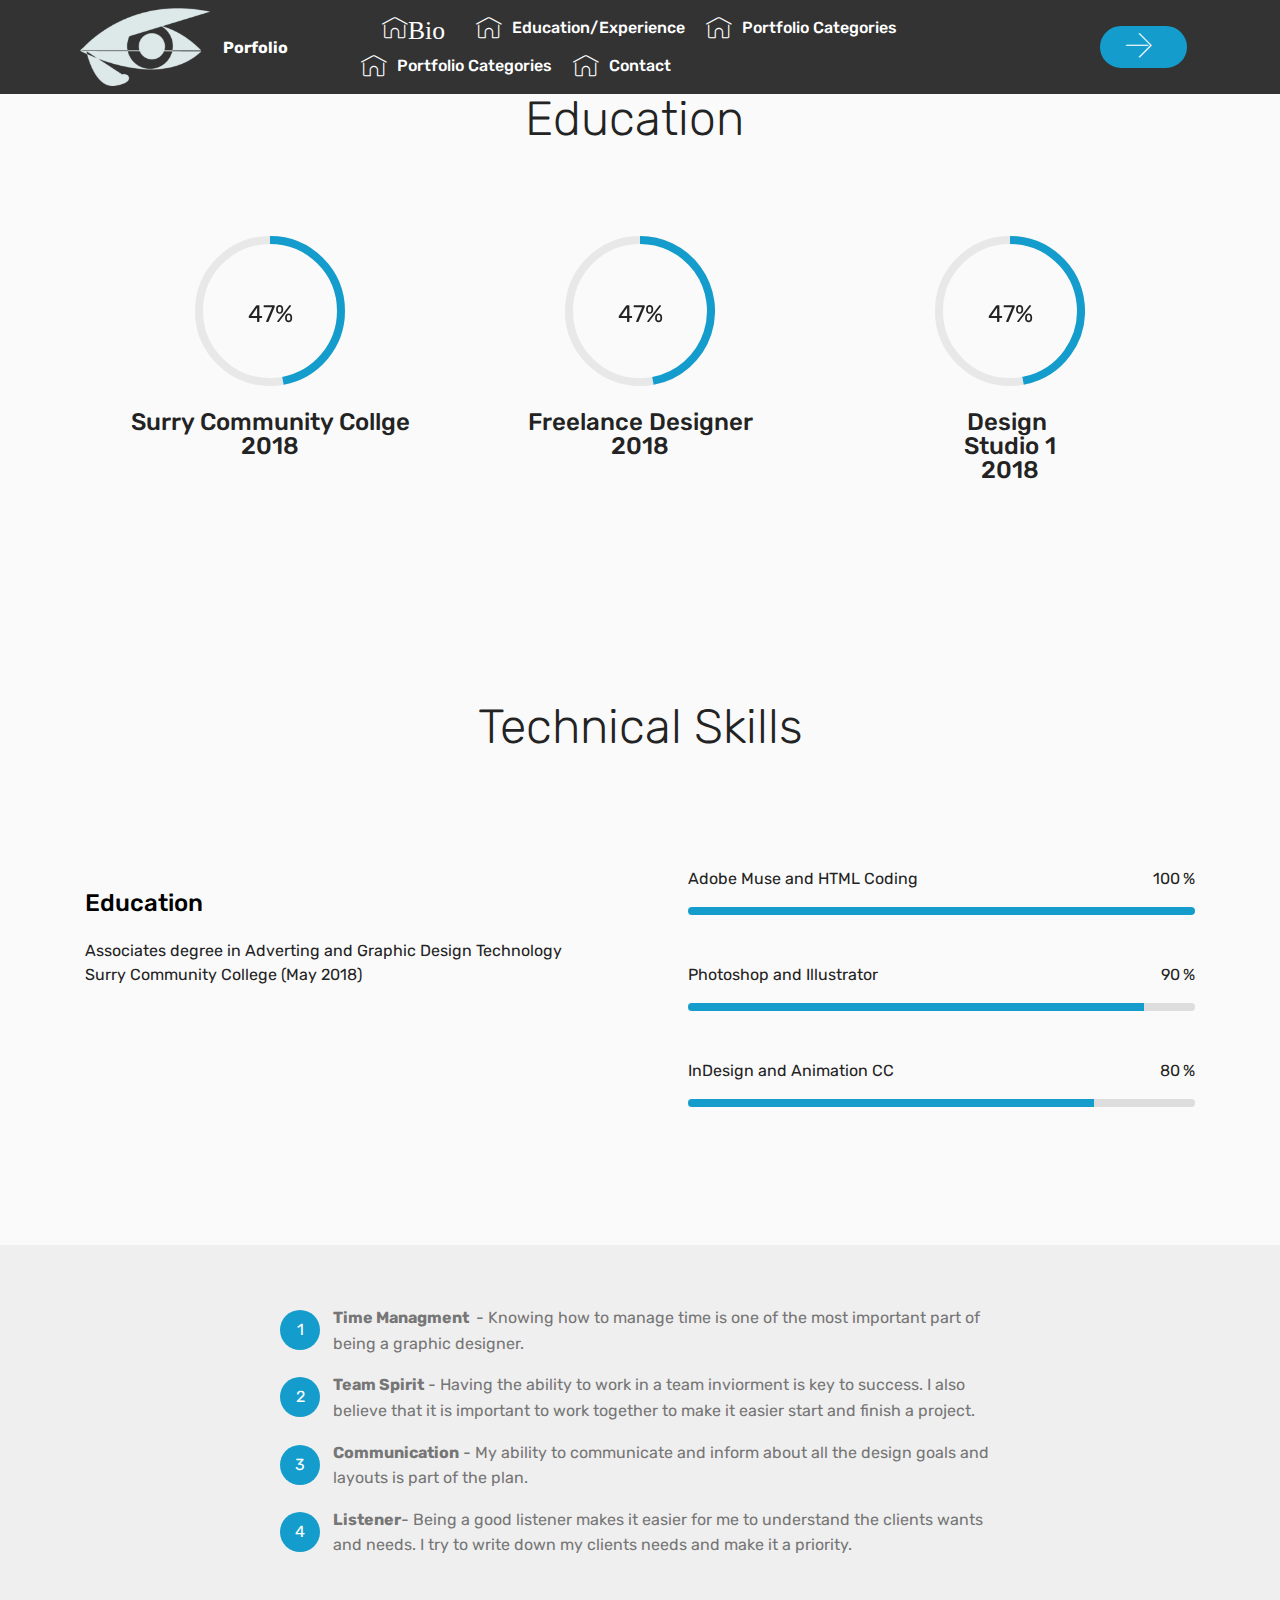
==== page1.html @ 4d391b43 "create github pages" ====
<!DOCTYPE html>
<html >
<head>
  <!-- Site made with Mobirise Website Builder v4.7.2, https://mobirise.com -->
  <meta charset="UTF-8">
  <meta http-equiv="X-UA-Compatible" content="IE=edge">
  <meta name="generator" content="Mobirise v4.7.2, mobirise.com">
  <meta name="viewport" content="width=device-width, initial-scale=1, minimum-scale=1">
  <link rel="shortcut icon" href="assets/images/logo-204x123.png" type="image/x-icon">
  <meta name="description" content="">
  <title>Experience</title>
  <link rel="stylesheet" href="assets/web/assets/mobirise-icons/mobirise-icons.css">
  <link rel="stylesheet" href="assets/tether/tether.min.css">
  <link rel="stylesheet" href="assets/bootstrap/css/bootstrap.min.css">
  <link rel="stylesheet" href="assets/bootstrap/css/bootstrap-grid.min.css">
  <link rel="stylesheet" href="assets/bootstrap/css/bootstrap-reboot.min.css">
  <link rel="stylesheet" href="assets/dropdown/css/style.css">
  <link rel="stylesheet" href="assets/as-pie-progress/css/progress.min.css">
  <link rel="stylesheet" href="assets/theme/css/style.css">
  <link rel="stylesheet" href="assets/mobirise/css/mbr-additional.css" type="text/css">
  
  
  
</head>
<body>
  <section class="menu cid-qPwvCAS8HF" once="menu" id="menu1-m">

    

    <nav class="navbar navbar-expand beta-menu navbar-dropdown align-items-center navbar-fixed-top navbar-toggleable-sm">
        <button class="navbar-toggler navbar-toggler-right" type="button" data-toggle="collapse" data-target="#navbarSupportedContent" aria-controls="navbarSupportedContent" aria-expanded="false" aria-label="Toggle navigation">
            <div class="hamburger">
                <span></span>
                <span></span>
                <span></span>
                <span></span>
            </div>
        </button>
        <div class="menu-logo">
            <div class="navbar-brand">
                <span class="navbar-logo">
                    <a href="https://mobirise.com">
                         <img src="assets/images/logo-204x123.png" alt="Mobirise" title="" style="height: 4.9rem;">
                    </a>
                </span>
                <span class="navbar-caption-wrap"><a class="navbar-caption text-white display-4" href="https://mobirise.com">Porfolio</a></span>
            </div>
        </div>
        <div class="collapse navbar-collapse" id="navbarSupportedContent">
            <ul class="navbar-nav nav-dropdown" data-app-modern-menu="true"><li class="nav-item">
                    <a class="nav-link link text-white display-4" href="https://mobirise.com">
                        </a>
                </li><li class="nav-item"><a class="nav-link link text-white display-4" href="https://mobirise.com">
                        <span class="mbri-home mbr-iconfont mbr-iconfont-btn">Bio</span></a></li><li class="nav-item"><a class="nav-link link text-white display-4" href="page1.html">
                        <span class="mbri-home mbr-iconfont mbr-iconfont-btn"></span>Education/Experience</a></li><li class="nav-item"><a class="nav-link link text-white display-4" href="page2.html">
                        <span class="mbri-home mbr-iconfont mbr-iconfont-btn"></span>
                        Portfolio Categories</a></li><li class="nav-item"><a class="nav-link link text-white display-4" href="page2.html">
                        <span class="mbri-home mbr-iconfont mbr-iconfont-btn"></span>
                        Portfolio Categories</a></li><li class="nav-item"><a class="nav-link link text-white display-4" href="page3.html">
                        <span class="mbri-home mbr-iconfont mbr-iconfont-btn"></span>Contact</a></li></ul>
            <div class="navbar-buttons mbr-section-btn"><a class="btn btn-sm btn-primary display-2" href="https://mobirise.com"><span class="mbri-right mbr-iconfont mbr-iconfont-btn"></span>
                    </a></div>
        </div>
    </nav>
</section>

<section class="engine"><a href="https://mobirise.me/m">web design templates</a></section><section class="progress-bars3 cid-qPwxQI5eXn" id="progress-bars3-v">
 
     

    
    
    <div class="container">
        <h2 class="mbr-section-title pb-3 align-center mbr-fonts-style display-2">
            Education&nbsp;</h2>

        <h3 class="mbr-section-subtitle mbr-fonts-style display-5"></h3>
    
        <div class="media-container-row pt-5 mt-2">
            <div class="card p-3 align-center">
                <div class="wrap">
                    <div class="pie_progress progress1" role="progressbar" data-goal="50">
                        <p class="pie_progress__number mbr-fonts-style display-5"></p>
                    </div>
                </div> 
                <div class="mbr-crt-title pt-3">
                    <h4 class="card-title py-2 mbr-fonts-style display-5">
                        Surry Community Collge<br>2018</h4>
                </div>                 
            </div>

            <div class="card p-3 align-center">
                <div class="wrap">
                    <div class="pie_progress progress2" role="progressbar" data-goal="60">
                        <p class="pie_progress__number mbr-fonts-style display-5">60%</p>
                    </div>
                </div> 
                <div class="mbr-crt-title pt-3">
                    <h4 class="card-title py-2 mbr-fonts-style display-5">Freelance Designer<br>2018</h4>
                </div>                 
            </div>

            <div class="card p-3 align-center">
                <div class="wrap">
                    <div class="pie_progress progress3" role="progressbar" data-goal="70">
                        <p class="pie_progress__number mbr-fonts-style display-5"></p>
                    </div>
                </div> 
                <div class="mbr-crt-title pt-3">
                    <h4 class="card-title py-2 mbr-fonts-style display-5">Design&nbsp;<br>Studio 1<br>2018</h4>
                </div>                 
            </div>

            

            

            
        </div>
</div></section>

<section class="progress-bars2 cid-qQDZazhfEF" id="progress-bars2-y">
    
     

    

    <div class="container">
        <h2 class="mbr-section-title pb-3 align-center mbr-fonts-style display-2">
            Technical Skills</h2>

        <h3 class="mbr-section-subtitle mbr-fonts-style display-5"></h3>

        <div class="row pt-5 mt-5">
            <div class="col-md-6 text-elements">
                <h4 class="section-content-title pb-3 align-left mbr-fonts-style display-5"><div><br></div><div>Education</div></h4>
                <p class="section-content-text align-left mbr-fonts-style display-7">Associates degree in Adverting and Graphic Design Technology<br>Surry Community College (May 2018)</p>
            </div>
            <div class="progress_elements col-md-6">
                <div class="progress1 pb-5">
                    <div class="title-wrap">
                        <div class="progressbar-title mbr-fonts-style display-7">
                            <p>
                                Adobe Muse and HTML Coding</p>
                        </div>
                        <div class="progress_value mbr-fonts-style display-7">
                            <div class="progressbar-number">
                            </div>
                            <span>%</span>
                        </div>
                    </div>
                    <progress class="progress progress-primary " max="100" value="100">
                    </progress>
                </div>
                 
                <div class="progress2 pb-5">
                    <div class="title-wrap">
                        <div class="progressbar-title mbr-fonts-style display-7">
                            <p>
                                Photoshop and Illustrator</p>
                        </div>
                    <div class="progress_value mbr-fonts-style display-7">
                        <div class="progressbar-number">
                        </div>
                        <span>%</span>
                    </div>
                    </div>
                    <progress class="progress progress-primary" max="100" value="90">
                    </progress>
                </div>
                
                <div class="progress3 pb-5">
                    <div class="title-wrap">
                        <div class="progressbar-title mbr-fonts-style display-7">
                            <p>InDesign and Animation CC</p>
                        </div>
                    <div class="progress_value mbr-fonts-style display-7">
                        <div class="progressbar-number">
                        </div>
                        <span>%</span>
                    </div>
                    </div>
                    <progress class="progress progress-primary" max="100" value="80">
                    </progress>
                </div>
                
                
            
                
            </div>
        </div>
    </div>
</section>

<section class="mbr-section article content11 cid-qQE0Kfxzlp" id="content11-11">
     

    <div class="container">
        <div class="media-container-row">
            <div class="mbr-text counter-container col-12 col-md-8 mbr-fonts-style display-7">
                <ol>
                    <li><strong>Time Managment&nbsp;</strong> - Knowing how to manage time is one of the most important part of being a graphic designer.&nbsp;</li>
                    <li><strong>Team Spirit</strong> - Having the ability to work in a team inviorment is key to success. I also believe that it is important to work together to make it easier start and finish a project. &nbsp;</li>
                    <li><strong>Communication</strong>&nbsp;- My ability to communicate and inform about all the design goals and layouts is part of the plan.&nbsp;</li><li><strong>Listener</strong>- Being a good listener makes it easier for me to understand the clients wants and needs. I try to write down my clients needs and make it a priority.&nbsp;</li>
                </ol>
            </div>
        </div>
    </div>
</section>


  <script src="assets/web/assets/jquery/jquery.min.js"></script>
  <script src="assets/popper/popper.min.js"></script>
  <script src="assets/tether/tether.min.js"></script>
  <script src="assets/bootstrap/js/bootstrap.min.js"></script>
  <script src="assets/smoothscroll/smooth-scroll.js"></script>
  <script src="assets/dropdown/js/script.min.js"></script>
  <script src="assets/touchswipe/jquery.touch-swipe.min.js"></script>
  <script src="assets/as-pie-progress/jquery-as-pie-progress.min.js"></script>
  <script src="assets/theme/js/script.js"></script>
  
  
</body>
</html>
---- assets/web/assets/mobirise-icons/mobirise-icons.css ----
@font-face {
  font-family: 'MobiriseIcons';
  src:  url('mobirise-icons.eot?spat4u');
  src:  url('mobirise-icons.eot?spat4u#iefix') format('embedded-opentype'),
    url('mobirise-icons.ttf?spat4u') format('truetype'),
    url('mobirise-icons.woff?spat4u') format('woff'),
    url('mobirise-icons.svg?spat4u#MobiriseIcons') format('svg');
  font-weight: normal;
  font-style: normal;
}

[class^="mbri-"], [class*=" mbri-"] {
  /* use !important to prevent issues with browser extensions that change fonts */
  font-family: MobiriseIcons !important;
  speak: none;
  font-style: normal;
  font-weight: normal;
  font-variant: normal;
  text-transform: none;
  line-height: 1;

  /* Better Font Rendering =========== */
  -webkit-font-smoothing: antialiased;
  -moz-osx-font-smoothing: grayscale;
}

.mbri-add-submenu:before {
  content: "\e900";
}
.mbri-alert:before {
  content: "\e901";
}
.mbri-align-center:before {
  content: "\e902";
}
.mbri-align-justify:before {
  content: "\e903";
}
.mbri-align-left:before {
  content: "\e904";
}
.mbri-align-right:before {
  content: "\e905";
}
.mbri-android:before {
  content: "\e906";
}
.mbri-apple:before {
  content: "\e907";
}
.mbri-arrow-down:before {
  content: "\e908";
}
.mbri-arrow-next:before {
  content: "\e909";
}
.mbri-arrow-prev:before {
  content: "\e90a";
}
.mbri-arrow-up:before {
  content: "\e90b";
}
.mbri-bold:before {
  content: "\e90c";
}
.mbri-bookmark:before {
  content: "\e90d";
}
.mbri-bootstrap:before {
  content: "\e90e";
}
.mbri-briefcase:before {
  content: "\e90f";
}
.mbri-browse:before {
  content: "\e910";
}
.mbri-bulleted-list:before {
  content: "\e911";
}
.mbri-calendar:before {
  content: "\e912";
}
.mbri-camera:before {
  content: "\e913";
}
.mbri-cart-add:before {
  content: "\e914";
}
.mbri-cart-full:before {
  content: "\e915";
}
.mbri-cash:before {
  content: "\e916";
}
.mbri-change-style:before {
  content: "\e917";
}
.mbri-chat:before {
  content: "\e918";
}
.mbri-clock:before {
  content: "\e919";
}
.mbri-close:before {
  content: "\e91a";
}
.mbri-cloud:before {
  content: "\e91b";
}
.mbri-code:before {
  content: "\e91c";
}
.mbri-contact-form:before {
  content: "\e91d";
}
.mbri-credit-card:before {
  content: "\e91e";
}
.mbri-cursor-click:before {
  content: "\e91f";
}
.mbri-cust-feedback:before {
  content: "\e920";
}
.mbri-database:before {
  content: "\e921";
}
.mbri-delivery:before {
  content: "\e922";
}
.mbri-desktop:before {
  content: "\e923";
}
.mbri-devices:before {
  content: "\e924";
}
.mbri-down:before {
  content: "\e925";
}
.mbri-download:before {
  content: "\e989";
}
.mbri-drag-n-drop:before {
  content: "\e927";
}
.mbri-drag-n-drop2:before {
  content: "\e928";
}
.mbri-edit:before {
  content: "\e929";
}
.mbri-edit2:before {
  content: "\e92a";
}
.mbri-error:before {
  content: "\e92b";
}
.mbri-extension:before {
  content: "\e92c";
}
.mbri-features:before {
  content: "\e92d";
}
.mbri-file:before {
  content: "\e92e";
}
.mbri-flag:before {
  content: "\e92f";
}
.mbri-folder:before {
  content: "\e930";
}
.mbri-gift:before {
  content: "\e931";
}
.mbri-github:before {
  content: "\e932";
}
.mbri-globe:before {
  content: "\e933";
}
.mbri-globe-2:before {
  content: "\e934";
}
.mbri-growing-chart:before {
  content: "\e935";
}
.mbri-hearth:before {
  content: "\e936";
}
.mbri-help:before {
  content: "\e937";
}
.mbri-home:before {
  content: "\e938";
}
.mbri-hot-cup:before {
  content: "\e939";
}
.mbri-idea:before {
  content: "\e93a";
}
.mbri-image-gallery:before {
  content: "\e93b";
}
.mbri-image-slider:before {
  content: "\e93c";
}
.mbri-info:before {
  content: "\e93d";
}
.mbri-italic:before {
  content: "\e93e";
}
.mbri-key:before {
  content: "\e93f";
}
.mbri-laptop:before {
  content: "\e940";
}
.mbri-layers:before {
  content: "\e941";
}
.mbri-left-right:before {
  content: "\e942";
}
.mbri-left:before {
  content: "\e943";
}
.mbri-letter:before {
  content: "\e944";
}
.mbri-like:before {
  content: "\e945";
}
.mbri-link:before {
  content: "\e946";
}
.mbri-lock:before {
  content: "\e947";
}
.mbri-login:before {
  content: "\e948";
}
.mbri-logout:before {
  content: "\e949";
}
.mbri-magic-stick:before {
  content: "\e94a";
}
.mbri-map-pin:before {
  content: "\e94b";
}
.mbri-menu:before {
  content: "\e94c";
}
.mbri-mobile:before {
  content: "\e94d";
}
.mbri-mobile2:before {
  content: "\e94e";
}
.mbri-mobirise:before {
  content: "\e94f";
}
.mbri-more-horizontal:before {
  content: "\e950";
}
.mbri-more-vertical:before {
  content: "\e951";
}
.mbri-music:before {
  content: "\e952";
}
.mbri-new-file:before {
  content: "\e953";
}
.mbri-numbered-list:before {
  content: "\e954";
}
.mbri-opened-folder:before {
  content: "\e955";
}
.mbri-pages:before {
  content: "\e956";
}
.mbri-paper-plane:before {
  content: "\e957";
}
.mbri-paperclip:before {
  content: "\e958";
}
.mbri-photo:before {
  content: "\e959";
}
.mbri-photos:before {
  content: "\e95a";
}
.mbri-pin:before {
  content: "\e95b";
}
.mbri-play:before {
  content: "\e95c";
}
.mbri-plus:before {
  content: "\e95d";
}
.mbri-preview:before {
  content: "\e95e";
}
.mbri-print:before {
  content: "\e95f";
}
.mbri-protect:before {
  content: "\e960";
}
.mbri-question:before {
  content: "\e961";
}
.mbri-quote-left:before {
  content: "\e962";
}
.mbri-quote-right:before {
  content: "\e963";
}
.mbri-refresh:before {
  content: "\e964";
}
.mbri-responsive:before {
  content: "\e965";
}
.mbri-right:before {
  content: "\e966";
}
.mbri-rocket:before {
  content: "\e967";
}
.mbri-sad-face:before {
  content: "\e968";
}
.mbri-sale:before {
  content: "\e969";
}
.mbri-save:before {
  content: "\e96a";
}
.mbri-search:before {
  content: "\e96b";
}
.mbri-setting:before {
  content: "\e96c";
}
.mbri-setting2:before {
  content: "\e96d";
}
.mbri-setting3:before {
  content: "\e96e";
}
.mbri-share:before {
  content: "\e96f";
}
.mbri-shopping-bag:before {
  content: "\e970";
}
.mbri-shopping-basket:before {
  content: "\e971";
}
.mbri-shopping-cart:before {
  content: "\e972";
}
.mbri-sites:before {
  content: "\e973";
}
.mbri-smile-face:before {
  content: "\e974";
}
.mbri-speed:before {
  content: "\e975";
}
.mbri-star:before {
  content: "\e976";
}
.mbri-success:before {
  content: "\e977";
}
.mbri-sun:before {
  content: "\e978";
}
.mbri-sun2:before {
  content: "\e979";
}
.mbri-tablet:before {
  content: "\e97a";
}
.mbri-tablet-vertical:before {
  content: "\e97b";
}
.mbri-target:before {
  content: "\e97c";
}
.mbri-timer:before {
  content: "\e97d";
}
.mbri-to-ftp:before {
  content: "\e97e";
}
.mbri-to-local-drive:before {
  content: "\e97f";
}
.mbri-touch-swipe:before {
  content: "\e980";
}
.mbri-touch:before {
  content: "\e981";
}
.mbri-trash:before {
  content: "\e982";
}
.mbri-underline:before {
  content: "\e983";
}
.mbri-unlink:before {
  content: "\e984";
}
.mbri-unlock:before {
  content: "\e985";
}
.mbri-up-down:before {
  content: "\e986";
}
.mbri-up:before {
  content: "\e987";
}
.mbri-update:before {
  content: "\e988";
}
.mbri-upload:before {
 content: "\e926"; 
}
.mbri-user:before {
  content: "\e98a";
}
.mbri-user2:before {
  content: "\e98b";
}
.mbri-users:before {
  content: "\e98c";
}
.mbri-video:before {
  content: "\e98d";
}
.mbri-video-play:before {
  content: "\e98e";
}
.mbri-watch:before {
  content: "\e98f";
}
.mbri-website-theme:before {
  content: "\e990";
}
.mbri-wifi:before {
  content: "\e991";
}
.mbri-windows:before {
  content: "\e992";
}
.mbri-zoom-out:before {
  content: "\e993";
}
.mbri-redo:before {
  content: "\e994";
}
.mbri-undo:before {
  content: "\e995";
}
---- assets/dropdown/css/style.css ----
.navbar-dropdown {
  left: 0;
  padding: 0;
  position: absolute;
  right: 0;
  top: 0;
  transition: all 0.45s ease;
  z-index: 1030;
  background: #282828; }
  .navbar-dropdown .navbar-logo {
    margin-right: 0.8rem;
    transition: margin 0.3s ease-in-out;
    vertical-align: middle; }
    .navbar-dropdown .navbar-logo img {
      height: 3.125rem;
      transition: all 0.3s ease-in-out; }
    .navbar-dropdown .navbar-logo.mbr-iconfont {
      font-size: 3.125rem;
      line-height: 3.125rem; }
  .navbar-dropdown .navbar-caption {
    font-weight: 700;
    white-space: normal;
    vertical-align: -4px;
    line-height: 3.125rem !important; }
    .navbar-dropdown .navbar-caption, .navbar-dropdown .navbar-caption:hover {
      color: inherit;
      text-decoration: none; }
  .navbar-dropdown .mbr-iconfont + .navbar-caption {
    vertical-align: -1px; }
  .navbar-dropdown.navbar-fixed-top {
    position: fixed; }
  .navbar-dropdown .navbar-brand span {
    vertical-align: -4px; }
  .navbar-dropdown.bg-color.transparent {
    background: none; }
  .navbar-dropdown.navbar-short .navbar-brand {
    padding: 0.625rem 0; }
    .navbar-dropdown.navbar-short .navbar-brand span {
      vertical-align: -1px; }
  .navbar-dropdown.navbar-short .navbar-caption {
    line-height: 2.375rem !important;
    vertical-align: -2px; }
  .navbar-dropdown.navbar-short .navbar-logo {
    margin-right: 0.5rem; }
    .navbar-dropdown.navbar-short .navbar-logo img {
      height: 2.375rem; }
    .navbar-dropdown.navbar-short .navbar-logo.mbr-iconfont {
      font-size: 2.375rem;
      line-height: 2.375rem; }
  .navbar-dropdown.navbar-short .mbr-table-cell {
    height: 3.625rem; }
  .navbar-dropdown .navbar-close {
    left: 0.6875rem;
    position: fixed;
    top: 0.75rem;
    z-index: 1000; }
  .navbar-dropdown .hamburger-icon {
    content: "";
    display: inline-block;
    vertical-align: middle;
    width: 16px;
    -webkit-box-shadow: 0 -6px 0 1px #282828,0 0 0 1px #282828,0 6px 0 1px #282828;
    -moz-box-shadow: 0 -6px 0 1px #282828,0 0 0 1px #282828,0 6px 0 1px #282828;
    box-shadow: 0 -6px 0 1px #282828,0 0 0 1px #282828,0 6px 0 1px #282828; }

.dropdown-menu .dropdown-toggle[data-toggle="dropdown-submenu"]::after {
  border-bottom: 0.35em solid transparent;
  border-left: 0.35em solid;
  border-right: 0;
  border-top: 0.35em solid transparent;
  margin-left: 0.3rem; }

.dropdown-menu .dropdown-item:focus {
  outline: 0; }

.nav-dropdown {
  font-size: 0.75rem;
  font-weight: 500;
  height: auto !important; }
  .nav-dropdown .nav-btn {
    padding-left: 1rem; }
  .nav-dropdown .link {
    margin: .667em 1.667em;
    font-weight: 500;
    padding: 0;
    transition: color .2s ease-in-out; }
    .nav-dropdown .link.dropdown-toggle {
      margin-right: 2.583em; }
      .nav-dropdown .link.dropdown-toggle::after {
        margin-left: .25rem;
        border-top: 0.35em solid;
        border-right: 0.35em solid transparent;
        border-left: 0.35em solid transparent;
        border-bottom: 0; }
      .nav-dropdown .link.dropdown-toggle[aria-expanded="true"] {
        margin: 0;
        padding: 0.667em 3.263em  0.667em 1.667em; }
  .nav-dropdown .link::after,
  .nav-dropdown .dropdown-item::after {
    color: inherit; }
  .nav-dropdown .btn {
    font-size: 0.75rem;
    font-weight: 700;
    letter-spacing: 0;
    margin-bottom: 0;
    padding-left: 1.25rem;
    padding-right: 1.25rem; }
  .nav-dropdown .dropdown-menu {
    border-radius: 0;
    border: 0;
    left: 0;
    margin: 0;
    padding-bottom: 1.25rem;
    padding-top: 1.25rem;
    position: relative; }
  .nav-dropdown .dropdown-submenu {
    margin-left: 0.125rem;
    top: 0; }
  .nav-dropdown .dropdown-item {
    font-weight: 500;
    line-height: 2;
    padding: 0.3846em 4.615em 0.3846em 1.5385em;
    position: relative;
    transition: color .2s ease-in-out, background-color .2s ease-in-out; }
    .nav-dropdown .dropdown-item::after {
      margin-top: -0.3077em;
      position: absolute;
      right: 1.1538em;
      top: 50%; }
    .nav-dropdown .dropdown-item:focus, .nav-dropdown .dropdown-item:hover {
      background: none; }

@media (max-width: 767px) {
  .nav-dropdown.navbar-toggleable-sm {
    bottom: 0;
    display: none;
    left: 0;
    overflow-x: hidden;
    position: fixed;
    top: 0;
    transform: translateX(-100%);
    -ms-transform: translateX(-100%);
    -webkit-transform: translateX(-100%);
    width: 18.75rem;
    z-index: 999; } }
.nav-dropdown.navbar-toggleable-xl {
  bottom: 0;
  display: none;
  left: 0;
  overflow-x: hidden;
  position: fixed;
  top: 0;
  transform: translateX(-100%);
  -ms-transform: translateX(-100%);
  -webkit-transform: translateX(-100%);
  width: 18.75rem;
  z-index: 999; }

.nav-dropdown-sm {
  display: block !important;
  overflow-x: hidden;
  overflow: auto;
  padding-top: 3.875rem; }
  .nav-dropdown-sm::after {
    content: "";
    display: block;
    height: 3rem;
    width: 100%; }
  .nav-dropdown-sm.collapse.in ~ .navbar-close {
    display: block !important; }
  .nav-dropdown-sm.collapsing, .nav-dropdown-sm.collapse.in {
    transform: translateX(0);
    -ms-transform: translateX(0);
    -webkit-transform: translateX(0);
    transition: all 0.25s ease-out;
    -webkit-transition: all 0.25s ease-out;
    background: #282828; }
  .nav-dropdown-sm.collapsing[aria-expanded="false"] {
    transform: translateX(-100%);
    -ms-transform: translateX(-100%);
    -webkit-transform: translateX(-100%); }
  .nav-dropdown-sm .nav-item {
    display: block;
    margin-left: 0 !important;
    padding-left: 0; }
  .nav-dropdown-sm .link,
  .nav-dropdown-sm .dropdown-item {
    border-top: 1px dotted rgba(255, 255, 255, 0.1);
    font-size: 0.8125rem;
    line-height: 1.6;
    margin: 0 !important;
    padding: 0.875rem 2.4rem 0.875rem 1.5625rem !important;
    position: relative;
    white-space: normal; }
    .nav-dropdown-sm .link:focus, .nav-dropdown-sm .link:hover,
    .nav-dropdown-sm .dropdown-item:focus,
    .nav-dropdown-sm .dropdown-item:hover {
      background: rgba(0, 0, 0, 0.2) !important;
      color: #c0a375; }
  .nav-dropdown-sm .nav-btn {
    position: relative;
    padding: 1.5625rem 1.5625rem 0 1.5625rem; }
    .nav-dropdown-sm .nav-btn::before {
      border-top: 1px dotted rgba(255, 255, 255, 0.1);
      content: "";
      left: 0;
      position: absolute;
      top: 0;
      width: 100%; }
    .nav-dropdown-sm .nav-btn + .nav-btn {
      padding-top: 0.625rem; }
      .nav-dropdown-sm .nav-btn + .nav-btn::before {
        display: none; }
  .nav-dropdown-sm .btn {
    padding: 0.625rem 0; }
  .nav-dropdown-sm .dropdown-toggle[data-toggle="dropdown-submenu"]::after {
    margin-left: .25rem;
    border-top: 0.35em solid;
    border-right: 0.35em solid transparent;
    border-left: 0.35em solid transparent;
    border-bottom: 0; }
  .nav-dropdown-sm .dropdown-toggle[data-toggle="dropdown-submenu"][aria-expanded="true"]::after {
    border-top: 0;
    border-right: 0.35em solid transparent;
    border-left: 0.35em solid transparent;
    border-bottom: 0.35em solid; }
  .nav-dropdown-sm .dropdown-menu {
    margin: 0;
    padding: 0;
    position: relative;
    top: 0;
    left: 0;
    width: 100%;
    border: 0;
    float: none;
    border-radius: 0;
    background: none; }
  .nav-dropdown-sm .dropdown-submenu {
    left: 100%;
    margin-left: 0.125rem;
    margin-top: -1.25rem;
    top: 0; }

.navbar-toggleable-sm .nav-dropdown .dropdown-menu {
  position: absolute; }

.navbar-toggleable-sm .nav-dropdown .dropdown-submenu {
  left: 100%;
  margin-left: 0.125rem;
  margin-top: -1.25rem;
  top: 0; }

.navbar-toggleable-sm.opened .nav-dropdown .dropdown-menu {
  position: relative; }

.navbar-toggleable-sm.opened .nav-dropdown .dropdown-submenu {
  left: 0;
  margin-left: 00rem;
  margin-top: 0rem;
  top: 0; }

.is-builder .nav-dropdown.collapsing {
  transition: none !important; }

/*# sourceMappingURL=style.css.map */
---- assets/as-pie-progress/css/progress.min.css ----
/**
* jQuery asPieProgress
* A jQuery plugin that animate the progress bar
* Compiled: Fri Sep 02 2016 14:07:00 GMT+0800 (CST)
* @version v0.3.4
* @link https://github.com/amazingSurge/jquery-asPieProgress
* @copyright LGPL-3.0
*/
.pie_progress{position:relative;text-align:center;-webkit-transform-style:preserve-3d;transform-style:preserve-3d}.pie_progress svg{margin:0 auto}.pie_progress__content,.pie_progress__icon,.pie_progress__label,.pie_progress__number{position:absolute;top:50%;left:0;width:100%;-webkit-transform:translateY(-50%);-ms-transform:translateY(-50%);transform:translateY(-50%)}.pie_progress__number{font-size:42px}.pie_progress__label{margin-top:32px;font-size:12px}.pie_progress__svg{position:relative;display:inline-block;width:100%;padding-bottom:100%;overflow:hidden;vertical-align:middle}.pie_progress__svg svg{position:absolute;top:0;left:0;display:inline-block}
---- assets/theme/css/style.css ----
/*!
 * Mobirise v4 theme (https://mobirise.com/)
 * Copyright 2017 Mobirise
 */
section {
  background-color: #eeeeee; }

section,
.container,
.container-fluid {
  position: relative;
  word-wrap: break-word; }

a.mbr-iconfont:hover {
  text-decoration: none; }

.article .lead p, .article .lead ul, .article .lead ol, .article .lead pre, .article .lead blockquote {
  margin-bottom: 0; }

a {
  font-style: normal;
  font-weight: 400;
  cursor: pointer; }
  a, a:hover {
    text-decoration: none; }

figure {
  margin-bottom: 0; }

body {
  color: #232323; }

h1, h2, h3, h4, h5, h6,
.h1, .h2, .h3, .h4, .h5, .h6,
.display-1, .display-2, .display-3, .display-4 {
  line-height: 1;
  word-break: break-word;
  word-wrap: break-word; }

b, strong {
  font-weight: bold; }

blockquote {
  padding: 10px 0 10px 20px;
  position: relative;
  border-left: 2px solid;
  border-color: #ff3366; }

input:-webkit-autofill, input:-webkit-autofill:hover, input:-webkit-autofill:focus, input:-webkit-autofill:active {
  transition-delay: 9999s;
  transition-property: background-color, color; }

textarea[type="hidden"] {
  display: none; }

body {
  position: relative; }

section {
  background-position: 50% 50%;
  background-repeat: no-repeat;
  background-size: cover; }
  section .mbr-background-video,
  section .mbr-background-video-preview {
    position: absolute;
    bottom: 0;
    left: 0;
    right: 0;
    top: 0; }

.hidden {
  visibility: hidden; }

.mbr-z-index20 {
  z-index: 20; }

/*! Base colors */
.mbr-white {
  color: #ffffff; }

.mbr-black {
  color: #000000; }

.mbr-bg-white {
  background-color: #ffffff; }

.mbr-bg-black {
  background-color: #000000; }

/*! Text-aligns */
.align-left {
  text-align: left; }

.align-center {
  text-align: center; }

.align-right {
  text-align: right; }

@media (max-width: 767px) {
  .align-left, .align-center, .align-right, .mbr-section-btn, .mbr-section-title {
    text-align: center; } }
/*! Font-weight  */
.mbr-light {
  font-weight: 300; }

.mbr-regular {
  font-weight: 400; }

.mbr-semibold {
  font-weight: 500; }

.mbr-bold {
  font-weight: 700; }

/*! Media  */
.media-size-item {
  -webkit-flex: 1 1 auto;
  -moz-flex: 1 1 auto;
  -ms-flex: 1 1 auto;
  -o-flex: 1 1 auto;
  flex: 1 1 auto; }

.media-content {
  -webkit-flex-basis: 100%;
  flex-basis: 100%; }

.media-container-row {
  display: -ms-flexbox;
  display: -webkit-flex;
  display: flex;
  -webkit-flex-direction: row;
  -ms-flex-direction: row;
  flex-direction: row;
  -webkit-flex-wrap: wrap;
  -ms-flex-wrap: wrap;
  flex-wrap: wrap;
  -webkit-justify-content: center;
  -ms-flex-pack: center;
  justify-content: center;
  -webkit-align-content: center;
  -ms-flex-line-pack: center;
  align-content: center;
  -webkit-align-items: start;
  -ms-flex-align: start;
  align-items: start; }
  .media-container-row .media-size-item {
    width: 400px; }

.media-container-column {
  display: -ms-flexbox;
  display: -webkit-flex;
  display: flex;
  -webkit-flex-direction: column;
  -ms-flex-direction: column;
  flex-direction: column;
  -webkit-flex-wrap: wrap;
  -ms-flex-wrap: wrap;
  flex-wrap: wrap;
  -webkit-justify-content: center;
  -ms-flex-pack: center;
  justify-content: center;
  -webkit-align-content: center;
  -ms-flex-line-pack: center;
  align-content: center;
  -webkit-align-items: stretch;
  -ms-flex-align: stretch;
  align-items: stretch; }
  .media-container-column > * {
    width: 100%; }

@media (min-width: 992px) {
  .media-container-row {
    -webkit-flex-wrap: nowrap;
    -ms-flex-wrap: nowrap;
    flex-wrap: nowrap; } }
figure {
  overflow: hidden; }

figure[mbr-media-size] {
  transition: width 0.1s; }

.mbr-figure img, .mbr-figure iframe {
  display: block;
  width: 100%; }

.card {
  background-color: transparent;
  border: none; }

.card-img {
  text-align: center;
  flex-shrink: 0; }

.media {
  max-width: 100%;
  margin: 0 auto; }

.mbr-figure {
  -ms-flex-item-align: center;
  -ms-grid-row-align: center;
  -webkit-align-self: center;
  align-self: center; }

.media-container > div {
  max-width: 100%; }

.mbr-figure img, .card-img img {
  width: 100%; }

@media (max-width: 991px) {
  .media-size-item {
    width: auto !important; }

  .media {
    width: auto; }

  .mbr-figure {
    width: 100% !important; } }
/*! Buttons */
.mbr-section-btn {
  margin-left: -.25rem;
  margin-right: -.25rem;
  font-size: 0; }

nav .mbr-section-btn {
  margin-left: 0rem;
  margin-right: 0rem; }

/*! Btn icon margin */
.btn .mbr-iconfont, .btn.btn-sm .mbr-iconfont {
  cursor: pointer;
  margin-right: 0.5rem; }

.btn.btn-md .mbr-iconfont, .btn.btn-md .mbr-iconfont {
  margin-right: 0.8rem; }

.mbr-regular {
  font-weight: 400; }

.mbr-semibold {
  font-weight: 500; }

.mbr-bold {
  font-weight: 700; }

[type="submit"] {
  -webkit-appearance: none; }

/*! Full-screen */
.mbr-fullscreen .mbr-overlay {
  min-height: 100vh; }

.mbr-fullscreen {
  display: flex;
  display: -webkit-flex;
  display: -moz-flex;
  display: -ms-flex;
  display: -o-flex;
  align-items: center;
  -webkit-align-items: center;
  min-height: 100vh;
  padding-top: 3rem;
  padding-bottom: 3rem; }

/*! Map */
.map {
  height: 25rem;
  position: relative; }
  .map iframe {
    width: 100%;
    height: 100%; }

/* Form */
.form-asterisk {
  font-family: initial;
  position: absolute;
  top: -2px;
  font-weight: normal; }

/*! Scroll to top arrow */
.mbr-arrow-up {
  bottom: 25px;
  right: 90px;
  position: fixed;
  text-align: right;
  z-index: 5000;
  color: #ffffff;
  font-size: 32px;
  transform: rotate(180deg);
  -webkit-transform: rotate(180deg); }

.mbr-arrow-up a {
  background: rgba(0, 0, 0, 0.2);
  border-radius: 3px;
  color: #fff;
  display: inline-block;
  height: 60px;
  width: 60px;
  outline-style: none !important;
  position: relative;
  text-decoration: none;
  transition: all .3s ease-in-out;
  cursor: pointer;
  text-align: center; }
  .mbr-arrow-up a:hover {
    background-color: rgba(0, 0, 0, 0.4); }
  .mbr-arrow-up a i {
    line-height: 60px; }

.mbr-arrow-up-icon {
  display: block;
  color: #fff; }

.mbr-arrow-up-icon::before {
  content: "\203a";
  display: inline-block;
  font-family: serif;
  font-size: 32px;
  line-height: 1;
  font-style: normal;
  position: relative;
  top: 6px;
  left: -4px;
  -webkit-transform: rotate(-90deg);
  transform: rotate(-90deg); }

/*! Arrow Down */
.mbr-arrow {
  position: absolute;
  bottom: 45px;
  left: 50%;
  width: 60px;
  height: 60px;
  cursor: pointer;
  background-color: rgba(80, 80, 80, 0.5);
  border-radius: 50%;
  -webkit-transform: translateX(-50%);
  transform: translateX(-50%); }
  .mbr-arrow > a {
    display: inline-block;
    text-decoration: none;
    outline-style: none;
    -webkit-animation: arrowdown 1.7s ease-in-out infinite;
    animation: arrowdown 1.7s ease-in-out infinite; }
    .mbr-arrow > a > i {
      position: absolute;
      top: -2px;
      left: 15px;
      font-size: 2rem; }

@keyframes arrowdown {
  0% {
    transform: translateY(0px);
    -webkit-transform: translateY(0px); }
  50% {
    transform: translateY(-5px);
    -webkit-transform: translateY(-5px); }
  100% {
    transform: translateY(0px);
    -webkit-transform: translateY(0px); } }
@-webkit-keyframes arrowdown {
  0% {
    transform: translateY(0px);
    -webkit-transform: translateY(0px); }
  50% {
    transform: translateY(-5px);
    -webkit-transform: translateY(-5px); }
  100% {
    transform: translateY(0px);
    -webkit-transform: translateY(0px); } }
@media (max-width: 500px) {
  .mbr-arrow-up {
    left: 50%;
    right: auto;
    transform: translateX(-50%) rotate(180deg);
    -webkit-transform: translateX(-50%) rotate(180deg); } }
/*Gradients animation*/
@keyframes gradient-animation {
  from {
    background-position: 0% 100%;
    animation-timing-function: ease-in-out; }
  to {
    background-position: 100% 0%;
    animation-timing-function: ease-in-out; } }
@-webkit-keyframes gradient-animation {
  from {
    background-position: 0% 100%;
    animation-timing-function: ease-in-out; }
  to {
    background-position: 100% 0%;
    animation-timing-function: ease-in-out; } }
.bg-gradient {
  background-size: 200% 200%;
  animation: gradient-animation 5s infinite alternate;
  -webkit-animation: gradient-animation 5s infinite alternate; }

.menu .navbar-brand {
  display: -webkit-flex; }
  .menu .navbar-brand span {
    display: flex;
    display: -webkit-flex; }
  .menu .navbar-brand .navbar-caption-wrap {
    display: -webkit-flex; }
  .menu .navbar-brand .navbar-logo img {
    display: -webkit-flex; }
@media (min-width: 768px) and (max-width: 991px) {
  .menu .navbar-toggleable-sm .navbar-nav {
    display: -webkit-box;
    display: -webkit-flex;
    display: -ms-flexbox; } }
@media (min-width: 992px) {
  .menu .navbar-nav.nav-dropdown {
    display: -webkit-flex; }
  .menu .navbar-toggleable-sm .navbar-collapse {
    display: -webkit-flex !important; } }

/*# sourceMappingURL=style.css.map */
.engine {
	position: absolute;
	text-indent: -2400px;
	text-align: center;
	padding: 0;
	top: 0;
	left: -2400px;
}
---- assets/mobirise/css/mbr-additional.css ----
@import url(https://fonts.googleapis.com/css?family=Rubik:300,300i,400,400i,500,500i,700,700i,900,900i);





body {
  font-style: normal;
  line-height: 1.5;
}
.mbr-section-title {
  font-style: normal;
  line-height: 1.2;
}
.mbr-section-subtitle {
  line-height: 1.3;
}
.mbr-text {
  font-style: normal;
  line-height: 1.6;
}
.display-1 {
  font-family: 'Rubik', sans-serif;
  font-size: 4.25rem;
}
.display-1 > .mbr-iconfont {
  font-size: 6.8rem;
}
.display-2 {
  font-family: 'Rubik', sans-serif;
  font-size: 3rem;
}
.display-2 > .mbr-iconfont {
  font-size: 4.8rem;
}
.display-4 {
  font-family: 'Rubik', sans-serif;
  font-size: 1rem;
}
.display-4 > .mbr-iconfont {
  font-size: 1.6rem;
}
.display-5 {
  font-family: 'Rubik', sans-serif;
  font-size: 1.5rem;
}
.display-5 > .mbr-iconfont {
  font-size: 2.4rem;
}
.display-7 {
  font-family: 'Rubik', sans-serif;
  font-size: 1rem;
}
.display-7 > .mbr-iconfont {
  font-size: 1.6rem;
}
/* ---- Fluid typography for mobile devices ---- */
/* 1.4 - font scale ratio ( bootstrap == 1.42857 ) */
/* 100vw - current viewport width */
/* (48 - 20)  48 == 48rem == 768px, 20 == 20rem == 320px(minimal supported viewport) */
/* 0.65 - min scale variable, may vary */
@media (max-width: 768px) {
  .display-1 {
    font-size: 3.4rem;
    font-size: calc( 2.1374999999999997rem + (4.25 - 2.1374999999999997) * ((100vw - 20rem) / (48 - 20)));
    line-height: calc( 1.4 * (2.1374999999999997rem + (4.25 - 2.1374999999999997) * ((100vw - 20rem) / (48 - 20))));
  }
  .display-2 {
    font-size: 2.4rem;
    font-size: calc( 1.7rem + (3 - 1.7) * ((100vw - 20rem) / (48 - 20)));
    line-height: calc( 1.4 * (1.7rem + (3 - 1.7) * ((100vw - 20rem) / (48 - 20))));
  }
  .display-4 {
    font-size: 0.8rem;
    font-size: calc( 1rem + (1 - 1) * ((100vw - 20rem) / (48 - 20)));
    line-height: calc( 1.4 * (1rem + (1 - 1) * ((100vw - 20rem) / (48 - 20))));
  }
  .display-5 {
    font-size: 1.2rem;
    font-size: calc( 1.175rem + (1.5 - 1.175) * ((100vw - 20rem) / (48 - 20)));
    line-height: calc( 1.4 * (1.175rem + (1.5 - 1.175) * ((100vw - 20rem) / (48 - 20))));
  }
}
/* Buttons */
.btn {
  font-weight: 500;
  border-width: 2px;
  font-style: normal;
  letter-spacing: 1px;
  margin: .4rem .8rem;
  white-space: normal;
  -webkit-transition: all 0.3s ease-in-out;
  -moz-transition: all 0.3s ease-in-out;
  transition: all 0.3s ease-in-out;
  padding: 1rem 3rem;
  border-radius: 3px;
  display: inline-flex;
  align-items: center;
  justify-content: center;
  word-break: break-word;
}
.btn-sm {
  font-weight: 500;
  letter-spacing: 1px;
  -webkit-transition: all 0.3s ease-in-out;
  -moz-transition: all 0.3s ease-in-out;
  transition: all 0.3s ease-in-out;
  padding: 0.6rem 1.5rem;
  border-radius: 3px;
}
.btn-md {
  font-weight: 500;
  letter-spacing: 1px;
  margin: .4rem .8rem !important;
  -webkit-transition: all 0.3s ease-in-out;
  -moz-transition: all 0.3s ease-in-out;
  transition: all 0.3s ease-in-out;
  padding: 1rem 3rem;
  border-radius: 3px;
}
.btn-lg {
  font-weight: 500;
  letter-spacing: 1px;
  margin: .4rem .8rem !important;
  -webkit-transition: all 0.3s ease-in-out;
  -moz-transition: all 0.3s ease-in-out;
  transition: all 0.3s ease-in-out;
  padding: 1.2rem 3.2rem;
  border-radius: 3px;
}
.bg-primary {
  background-color: #149dcc !important;
}
.bg-success {
  background-color: #f7ed4a !important;
}
.bg-info {
  background-color: #82786e !important;
}
.bg-warning {
  background-color: #879a9f !important;
}
.bg-danger {
  background-color: #b1a374 !important;
}
.btn-primary,
.btn-primary:active {
  background-color: #149dcc !important;
  border-color: #149dcc !important;
  color: #ffffff !important;
}
.btn-primary:hover,
.btn-primary:focus,
.btn-primary.focus,
.btn-primary.active {
  color: #ffffff !important;
  background-color: #0d6786 !important;
  border-color: #0d6786 !important;
}
.btn-primary.disabled,
.btn-primary:disabled {
  color: #ffffff !important;
  background-color: #0d6786 !important;
  border-color: #0d6786 !important;
}
.btn-secondary,
.btn-secondary:active {
  background-color: #ff3366 !important;
  border-color: #ff3366 !important;
  color: #ffffff !important;
}
.btn-secondary:hover,
.btn-secondary:focus,
.btn-secondary.focus,
.btn-secondary.active {
  color: #ffffff !important;
  background-color: #e50039 !important;
  border-color: #e50039 !important;
}
.btn-secondary.disabled,
.btn-secondary:disabled {
  color: #ffffff !important;
  background-color: #e50039 !important;
  border-color: #e50039 !important;
}
.btn-info,
.btn-info:active {
  background-color: #82786e !important;
  border-color: #82786e !important;
  color: #ffffff !important;
}
.btn-info:hover,
.btn-info:focus,
.btn-info.focus,
.btn-info.active {
  color: #ffffff !important;
  background-color: #59524b !important;
  border-color: #59524b !important;
}
.btn-info.disabled,
.btn-info:disabled {
  color: #ffffff !important;
  background-color: #59524b !important;
  border-color: #59524b !important;
}
.btn-success,
.btn-success:active {
  background-color: #f7ed4a !important;
  border-color: #f7ed4a !important;
  color: #3f3c03 !important;
}
.btn-success:hover,
.btn-success:focus,
.btn-success.focus,
.btn-success.active {
  color: #3f3c03 !important;
  background-color: #eadd0a !important;
  border-color: #eadd0a !important;
}
.btn-success.disabled,
.btn-success:disabled {
  color: #3f3c03 !important;
  background-color: #eadd0a !important;
  border-color: #eadd0a !important;
}
.btn-warning,
.btn-warning:active {
  background-color: #879a9f !important;
  border-color: #879a9f !important;
  color: #ffffff !important;
}
.btn-warning:hover,
.btn-warning:focus,
.btn-warning.focus,
.btn-warning.active {
  color: #ffffff !important;
  background-color: #617479 !important;
  border-color: #617479 !important;
}
.btn-warning.disabled,
.btn-warning:disabled {
  color: #ffffff !important;
  background-color: #617479 !important;
  border-color: #617479 !important;
}
.btn-danger,
.btn-danger:active {
  background-color: #b1a374 !important;
  border-color: #b1a374 !important;
  color: #ffffff !important;
}
.btn-danger:hover,
.btn-danger:focus,
.btn-danger.focus,
.btn-danger.active {
  color: #ffffff !important;
  background-color: #8b7d4e !important;
  border-color: #8b7d4e !important;
}
.btn-danger.disabled,
.btn-danger:disabled {
  color: #ffffff !important;
  background-color: #8b7d4e !important;
  border-color: #8b7d4e !important;
}
.btn-white {
  color: #333333 !important;
}
.btn-white,
.btn-white:active {
  background-color: #ffffff !important;
  border-color: #ffffff !important;
  color: #808080 !important;
}
.btn-white:hover,
.btn-white:focus,
.btn-white.focus,
.btn-white.active {
  color: #808080 !important;
  background-color: #d9d9d9 !important;
  border-color: #d9d9d9 !important;
}
.btn-white.disabled,
.btn-white:disabled {
  color: #808080 !important;
  background-color: #d9d9d9 !important;
  border-color: #d9d9d9 !important;
}
.btn-black,
.btn-black:active {
  background-color: #333333 !important;
  border-color: #333333 !important;
  color: #ffffff !important;
}
.btn-black:hover,
.btn-black:focus,
.btn-black.focus,
.btn-black.active {
  color: #ffffff !important;
  background-color: #0d0d0d !important;
  border-color: #0d0d0d !important;
}
.btn-black.disabled,
.btn-black:disabled {
  color: #ffffff !important;
  background-color: #0d0d0d !important;
  border-color: #0d0d0d !important;
}
.btn-primary-outline,
.btn-primary-outline:active {
  background: none;
  border-color: #0b566f;
  color: #0b566f;
}
.btn-primary-outline:hover,
.btn-primary-outline:focus,
.btn-primary-outline.focus,
.btn-primary-outline.active {
  color: #ffffff;
  background-color: #149dcc;
  border-color: #149dcc;
}
.btn-primary-outline.disabled,
.btn-primary-outline:disabled {
  color: #ffffff !important;
  background-color: #149dcc !important;
  border-color: #149dcc !important;
}
.btn-secondary-outline,
.btn-secondary-outline:active {
  background: none;
  border-color: #cc0033;
  color: #cc0033;
}
.btn-secondary-outline:hover,
.btn-secondary-outline:focus,
.btn-secondary-outline.focus,
.btn-secondary-outline.active {
  color: #ffffff;
  background-color: #ff3366;
  border-color: #ff3366;
}
.btn-secondary-outline.disabled,
.btn-secondary-outline:disabled {
  color: #ffffff !important;
  background-color: #ff3366 !important;
  border-color: #ff3366 !important;
}
.btn-info-outline,
.btn-info-outline:active {
  background: none;
  border-color: #4b453f;
  color: #4b453f;
}
.btn-info-outline:hover,
.btn-info-outline:focus,
.btn-info-outline.focus,
.btn-info-outline.active {
  color: #ffffff;
  background-color: #82786e;
  border-color: #82786e;
}
.btn-info-outline.disabled,
.btn-info-outline:disabled {
  color: #ffffff !important;
  background-color: #82786e !important;
  border-color: #82786e !important;
}
.btn-success-outline,
.btn-success-outline:active {
  background: none;
  border-color: #d2c609;
  color: #d2c609;
}
.btn-success-outline:hover,
.btn-success-outline:focus,
.btn-success-outline.focus,
.btn-success-outline.active {
  color: #3f3c03;
  background-color: #f7ed4a;
  border-color: #f7ed4a;
}
.btn-success-outline.disabled,
.btn-success-outline:disabled {
  color: #3f3c03 !important;
  background-color: #f7ed4a !important;
  border-color: #f7ed4a !important;
}
.btn-warning-outline,
.btn-warning-outline:active {
  background: none;
  border-color: #55666b;
  color: #55666b;
}
.btn-warning-outline:hover,
.btn-warning-outline:focus,
.btn-warning-outline.focus,
.btn-warning-outline.active {
  color: #ffffff;
  background-color: #879a9f;
  border-color: #879a9f;
}
.btn-warning-outline.disabled,
.btn-warning-outline:disabled {
  color: #ffffff !important;
  background-color: #879a9f !important;
  border-color: #879a9f !important;
}
.btn-danger-outline,
.btn-danger-outline:active {
  background: none;
  border-color: #7a6e45;
  color: #7a6e45;
}
.btn-danger-outline:hover,
.btn-danger-outline:focus,
.btn-danger-outline.focus,
.btn-danger-outline.active {
  color: #ffffff;
  background-color: #b1a374;
  border-color: #b1a374;
}
.btn-danger-outline.disabled,
.btn-danger-outline:disabled {
  color: #ffffff !important;
  background-color: #b1a374 !important;
  border-color: #b1a374 !important;
}
.btn-black-outline,
.btn-black-outline:active {
  background: none;
  border-color: #000000;
  color: #000000;
}
.btn-black-outline:hover,
.btn-black-outline:focus,
.btn-black-outline.focus,
.btn-black-outline.active {
  color: #ffffff;
  background-color: #333333;
  border-color: #333333;
}
.btn-black-outline.disabled,
.btn-black-outline:disabled {
  color: #ffffff !important;
  background-color: #333333 !important;
  border-color: #333333 !important;
}
.btn-white-outline,
.btn-white-outline:active,
.btn-white-outline.active {
  background: none;
  border-color: #ffffff;
  color: #ffffff;
}
.btn-white-outline:hover,
.btn-white-outline:focus,
.btn-white-outline.focus {
  color: #333333;
  background-color: #ffffff;
  border-color: #ffffff;
}
.text-primary {
  color: #149dcc !important;
}
.text-secondary {
  color: #ff3366 !important;
}
.text-success {
  color: #f7ed4a !important;
}
.text-info {
  color: #82786e !important;
}
.text-warning {
  color: #879a9f !important;
}
.text-danger {
  color: #b1a374 !important;
}
.text-white {
  color: #ffffff !important;
}
.text-black {
  color: #000000 !important;
}
a.text-primary:hover,
a.text-primary:focus {
  color: #0b566f !important;
}
a.text-secondary:hover,
a.text-secondary:focus {
  color: #cc0033 !important;
}
a.text-success:hover,
a.text-success:focus {
  color: #d2c609 !important;
}
a.text-info:hover,
a.text-info:focus {
  color: #4b453f !important;
}
a.text-warning:hover,
a.text-warning:focus {
  color: #55666b !important;
}
a.text-danger:hover,
a.text-danger:focus {
  color: #7a6e45 !important;
}
a.text-white:hover,
a.text-white:focus {
  color: #b3b3b3 !important;
}
a.text-black:hover,
a.text-black:focus {
  color: #4d4d4d !important;
}
.alert-success {
  background-color: #70c770;
}
.alert-info {
  background-color: #82786e;
}
.alert-warning {
  background-color: #879a9f;
}
.alert-danger {
  background-color: #b1a374;
}
.mbr-section-btn a.btn:not(.btn-form) {
  border-radius: 100px;
}
.mbr-section-btn a.btn:not(.btn-form):hover,
.mbr-section-btn a.btn:not(.btn-form):focus {
  box-shadow: none !important;
}
.mbr-section-btn a.btn:not(.btn-form):hover,
.mbr-section-btn a.btn:not(.btn-form):focus {
  box-shadow: 0 10px 40px 0 rgba(0, 0, 0, 0.2) !important;
  -webkit-box-shadow: 0 10px 40px 0 rgba(0, 0, 0, 0.2) !important;
}
.mbr-gallery-filter li a {
  border-radius: 100px !important;
}
.mbr-gallery-filter li.active .btn {
  background-color: #149dcc;
  border-color: #149dcc;
  color: #ffffff;
}
.mbr-gallery-filter li.active .btn:focus {
  box-shadow: none;
}
.nav-tabs .nav-link {
  border-radius: 100px !important;
}
.btn-form {
  border-radius: 0;
}
.btn-form:hover {
  cursor: pointer;
}
a,
a:hover {
  color: #149dcc;
}
.mbr-plan-header.bg-primary .mbr-plan-subtitle,
.mbr-plan-header.bg-primary .mbr-plan-price-desc {
  color: #b4e6f8;
}
.mbr-plan-header.bg-success .mbr-plan-subtitle,
.mbr-plan-header.bg-success .mbr-plan-price-desc {
  color: #ffffff;
}
.mbr-plan-header.bg-info .mbr-plan-subtitle,
.mbr-plan-header.bg-info .mbr-plan-price-desc {
  color: #beb8b2;
}
.mbr-plan-header.bg-warning .mbr-plan-subtitle,
.mbr-plan-header.bg-warning .mbr-plan-price-desc {
  color: #ced6d8;
}
.mbr-plan-header.bg-danger .mbr-plan-subtitle,
.mbr-plan-header.bg-danger .mbr-plan-price-desc {
  color: #dfd9c6;
}
/* Scroll to top button*/
.scrollToTop_wraper {
  display: none;
}
#scrollToTop a i:before {
  content: '';
  position: absolute;
  height: 40%;
  top: 25%;
  background: #fff;
  width: 2px;
  left: calc(50% - 1px);
}
#scrollToTop a i:after {
  content: '';
  position: absolute;
  display: block;
  border-top: 2px solid #fff;
  border-right: 2px solid #fff;
  width: 40%;
  height: 40%;
  left: 30%;
  bottom: 30%;
  transform: rotate(135deg);
}
/* Others*/
.note-check a[data-value=Rubik] {
  font-style: normal;
}
.mbr-arrow a {
  color: #ffffff;
}
@media (max-width: 767px) {
  .mbr-arrow {
    display: none;
  }
}
.form-control-label {
  position: relative;
  cursor: pointer;
  margin-bottom: .357em;
  padding: 0;
}
.alert {
  color: #ffffff;
  border-radius: 0;
  border: 0;
  font-size: .875rem;
  line-height: 1.5;
  margin-bottom: 1.875rem;
  padding: 1.25rem;
  position: relative;
}
.alert.alert-form::after {
  background-color: inherit;
  bottom: -7px;
  content: "";
  display: block;
  height: 14px;
  left: 50%;
  margin-left: -7px;
  position: absolute;
  transform: rotate(45deg);
  width: 14px;
}
.form-control {
  background-color: #f5f5f5;
  box-shadow: none;
  color: #565656;
  font-family: 'Rubik', sans-serif;
  font-size: 1rem;
  line-height: 1.43;
  min-height: 3.5em;
  padding: 1.07em .5em;
}
.form-control > .mbr-iconfont {
  font-size: 1.6rem;
}
.form-control,
.form-control:focus {
  border: 1px solid #e8e8e8;
}
.form-active .form-control:invalid {
  border-color: red;
}
.mbr-overlay {
  background-color: #000;
  bottom: 0;
  left: 0;
  opacity: .5;
  position: absolute;
  right: 0;
  top: 0;
  z-index: 0;
}
blockquote {
  font-style: italic;
  padding: 10px 0 10px 20px;
  font-size: 1.09rem;
  position: relative;
  border-color: #149dcc;
  border-width: 3px;
}
ul,
ol,
pre,
blockquote {
  margin-bottom: 2.3125rem;
}
pre {
  background: #f4f4f4;
  padding: 10px 24px;
  white-space: pre-wrap;
}
.inactive {
  -webkit-user-select: none;
  -moz-user-select: none;
  -ms-user-select: none;
  user-select: none;
  pointer-events: none;
  -webkit-user-drag: none;
  user-drag: none;
}
.mbr-section__comments .row {
  justify-content: center;
}
/* Forms */
.mbr-form .btn {
  margin: .4rem 0;
}
.mbr-form .input-group-btn a.btn {
  border-radius: 100px !important;
}
.mbr-form .input-group-btn a.btn:hover {
  box-shadow: 0 10px 40px 0 rgba(0, 0, 0, 0.2);
}
.mbr-form .input-group-btn button[type="submit"] {
  border-radius: 100px !important;
  padding: 1rem 3rem;
}
.mbr-form .input-group-btn button[type="submit"]:hover {
  box-shadow: 0 10px 40px 0 rgba(0, 0, 0, 0.2);
}
.form2 .form-control {
  border-top-left-radius: 100px;
  border-bottom-left-radius: 100px;
}
.form2 .input-group-btn a.btn {
  border-top-left-radius: 0 !important;
  border-bottom-left-radius: 0 !important;
}
.form2 .input-group-btn button[type="submit"] {
  border-top-left-radius: 0 !important;
  border-bottom-left-radius: 0 !important;
}
.form3 input[type="email"] {
  border-radius: 100px !important;
}
@media (max-width: 349px) {
  .form2 input[type="email"] {
    border-radius: 100px !important;
  }
  .form2 .input-group-btn a.btn {
    border-radius: 100px !important;
  }
  .form2 .input-group-btn button[type="submit"] {
    border-radius: 100px !important;
  }
}
@media (max-width: 767px) {
  .btn {
    font-size: .75rem !important;
  }
  .btn .mbr-iconfont {
    font-size: 1rem !important;
  }
}
/* Social block */
.btn-social {
  font-size: 20px;
  border-radius: 50%;
  padding: 0;
  width: 44px;
  height: 44px;
  line-height: 44px;
  text-align: center;
  position: relative;
  border: 2px solid #c0a375;
  border-color: #149dcc;
  color: #232323;
  cursor: pointer;
}
.btn-social i {
  top: 0;
  line-height: 44px;
  width: 44px;
}
.btn-social:hover {
  color: #fff;
  background: #149dcc;
}
.btn-social + .btn {
  margin-left: .1rem;
}
/* Footer */
.mbr-footer-content li::before,
.mbr-footer .mbr-contacts li::before {
  background: #149dcc;
}
.mbr-footer-content li a:hover,
.mbr-footer .mbr-contacts li a:hover {
  color: #149dcc;
}
.footer3 input[type="email"],
.footer4 input[type="email"] {
  border-radius: 100px !important;
}
.footer3 .input-group-btn a.btn,
.footer4 .input-group-btn a.btn {
  border-radius: 100px !important;
}
.footer3 .input-group-btn button[type="submit"],
.footer4 .input-group-btn button[type="submit"] {
  border-radius: 100px !important;
}
/* Headers*/
.header13 .form-inline input[type="email"],
.header14 .form-inline input[type="email"] {
  border-radius: 100px;
}
.header13 .form-inline input[type="text"],
.header14 .form-inline input[type="text"] {
  border-radius: 100px;
}
.header13 .form-inline input[type="tel"],
.header14 .form-inline input[type="tel"] {
  border-radius: 100px;
}
.header13 .form-inline a.btn,
.header14 .form-inline a.btn {
  border-radius: 100px;
}
.header13 .form-inline button,
.header14 .form-inline button {
  border-radius: 100px !important;
}
.offset-1 {
  margin-left: 8.33333%;
}
.offset-2 {
  margin-left: 16.66667%;
}
.offset-3 {
  margin-left: 25%;
}
.offset-4 {
  margin-left: 33.33333%;
}
.offset-5 {
  margin-left: 41.66667%;
}
.offset-6 {
  margin-left: 50%;
}
.offset-7 {
  margin-left: 58.33333%;
}
.offset-8 {
  margin-left: 66.66667%;
}
.offset-9 {
  margin-left: 75%;
}
.offset-10 {
  margin-left: 83.33333%;
}
.offset-11 {
  margin-left: 91.66667%;
}
@media (min-width: 576px) {
  .offset-sm-0 {
    margin-left: 0%;
  }
  .offset-sm-1 {
    margin-left: 8.33333%;
  }
  .offset-sm-2 {
    margin-left: 16.66667%;
  }
  .offset-sm-3 {
    margin-left: 25%;
  }
  .offset-sm-4 {
    margin-left: 33.33333%;
  }
  .offset-sm-5 {
    margin-left: 41.66667%;
  }
  .offset-sm-6 {
    margin-left: 50%;
  }
  .offset-sm-7 {
    margin-left: 58.33333%;
  }
  .offset-sm-8 {
    margin-left: 66.66667%;
  }
  .offset-sm-9 {
    margin-left: 75%;
  }
  .offset-sm-10 {
    margin-left: 83.33333%;
  }
  .offset-sm-11 {
    margin-left: 91.66667%;
  }
}
@media (min-width: 768px) {
  .offset-md-0 {
    margin-left: 0%;
  }
  .offset-md-1 {
    margin-left: 8.33333%;
  }
  .offset-md-2 {
    margin-left: 16.66667%;
  }
  .offset-md-3 {
    margin-left: 25%;
  }
  .offset-md-4 {
    margin-left: 33.33333%;
  }
  .offset-md-5 {
    margin-left: 41.66667%;
  }
  .offset-md-6 {
    margin-left: 50%;
  }
  .offset-md-7 {
    margin-left: 58.33333%;
  }
  .offset-md-8 {
    margin-left: 66.66667%;
  }
  .offset-md-9 {
    margin-left: 75%;
  }
  .offset-md-10 {
    margin-left: 83.33333%;
  }
  .offset-md-11 {
    margin-left: 91.66667%;
  }
}
@media (min-width: 992px) {
  .offset-lg-0 {
    margin-left: 0%;
  }
  .offset-lg-1 {
    margin-left: 8.33333%;
  }
  .offset-lg-2 {
    margin-left: 16.66667%;
  }
  .offset-lg-3 {
    margin-left: 25%;
  }
  .offset-lg-4 {
    margin-left: 33.33333%;
  }
  .offset-lg-5 {
    margin-left: 41.66667%;
  }
  .offset-lg-6 {
    margin-left: 50%;
  }
  .offset-lg-7 {
    margin-left: 58.33333%;
  }
  .offset-lg-8 {
    margin-left: 66.66667%;
  }
  .offset-lg-9 {
    margin-left: 75%;
  }
  .offset-lg-10 {
    margin-left: 83.33333%;
  }
  .offset-lg-11 {
    margin-left: 91.66667%;
  }
}
@media (min-width: 1200px) {
  .offset-xl-0 {
    margin-left: 0%;
  }
  .offset-xl-1 {
    margin-left: 8.33333%;
  }
  .offset-xl-2 {
    margin-left: 16.66667%;
  }
  .offset-xl-3 {
    margin-left: 25%;
  }
  .offset-xl-4 {
    margin-left: 33.33333%;
  }
  .offset-xl-5 {
    margin-left: 41.66667%;
  }
  .offset-xl-6 {
    margin-left: 50%;
  }
  .offset-xl-7 {
    margin-left: 58.33333%;
  }
  .offset-xl-8 {
    margin-left: 66.66667%;
  }
  .offset-xl-9 {
    margin-left: 75%;
  }
  .offset-xl-10 {
    margin-left: 83.33333%;
  }
  .offset-xl-11 {
    margin-left: 91.66667%;
  }
}
.navbar-toggler {
  -webkit-align-self: flex-start;
  -ms-flex-item-align: start;
  align-self: flex-start;
  padding: 0.25rem 0.75rem;
  font-size: 1.25rem;
  line-height: 1;
  background: transparent;
  border: 1px solid transparent;
  -webkit-border-radius: 0.25rem;
  border-radius: 0.25rem;
}
.navbar-toggler:focus,
.navbar-toggler:hover {
  text-decoration: none;
}
.navbar-toggler-icon {
  display: inline-block;
  width: 1.5em;
  height: 1.5em;
  vertical-align: middle;
  content: "";
  background: no-repeat center center;
  -webkit-background-size: 100% 100%;
  -o-background-size: 100% 100%;
  background-size: 100% 100%;
}
.navbar-toggler-left {
  position: absolute;
  left: 1rem;
}
.navbar-toggler-right {
  position: absolute;
  right: 1rem;
}
@media (max-width: 575px) {
  .navbar-toggleable .navbar-nav .dropdown-menu {
    position: static;
    float: none;
  }
  .navbar-toggleable > .container {
    padding-right: 0;
    padding-left: 0;
  }
}
@media (min-width: 576px) {
  .navbar-toggleable {
    -webkit-box-orient: horizontal;
    -webkit-box-direction: normal;
    -webkit-flex-direction: row;
    -ms-flex-direction: row;
    flex-direction: row;
    -webkit-flex-wrap: nowrap;
    -ms-flex-wrap: nowrap;
    flex-wrap: nowrap;
    -webkit-box-align: center;
    -webkit-align-items: center;
    -ms-flex-align: center;
    align-items: center;
  }
  .navbar-toggleable .navbar-nav {
    -webkit-box-orient: horizontal;
    -webkit-box-direction: normal;
    -webkit-flex-direction: row;
    -ms-flex-direction: row;
    flex-direction: row;
  }
  .navbar-toggleable .navbar-nav .nav-link {
    padding-right: .5rem;
    padding-left: .5rem;
  }
  .navbar-toggleable > .container {
    display: -webkit-box;
    display: -webkit-flex;
    display: -ms-flexbox;
    display: flex;
    -webkit-flex-wrap: nowrap;
    -ms-flex-wrap: nowrap;
    flex-wrap: nowrap;
    -webkit-box-align: center;
    -webkit-align-items: center;
    -ms-flex-align: center;
    align-items: center;
  }
  .navbar-toggleable .navbar-collapse {
    display: -webkit-box !important;
    display: -webkit-flex !important;
    display: -ms-flexbox !important;
    display: flex !important;
    width: 100%;
  }
  .navbar-toggleable .navbar-toggler {
    display: none;
  }
}
@media (max-width: 767px) {
  .navbar-toggleable-sm .navbar-nav .dropdown-menu {
    position: static;
    float: none;
  }
  .navbar-toggleable-sm > .container {
    padding-right: 0;
    padding-left: 0;
  }
}
@media (min-width: 768px) {
  .navbar-toggleable-sm {
    -webkit-box-orient: horizontal;
    -webkit-box-direction: normal;
    -webkit-flex-direction: row;
    -ms-flex-direction: row;
    flex-direction: row;
    -webkit-flex-wrap: nowrap;
    -ms-flex-wrap: nowrap;
    flex-wrap: nowrap;
    -webkit-box-align: center;
    -webkit-align-items: center;
    -ms-flex-align: center;
    align-items: center;
  }
  .navbar-toggleable-sm .navbar-nav {
    -webkit-box-orient: horizontal;
    -webkit-box-direction: normal;
    -webkit-flex-direction: row;
    -ms-flex-direction: row;
    flex-direction: row;
  }
  .navbar-toggleable-sm .navbar-nav .nav-link {
    padding-right: .5rem;
    padding-left: .5rem;
  }
  .navbar-toggleable-sm > .container {
    display: -webkit-box;
    display: -webkit-flex;
    display: -ms-flexbox;
    display: flex;
    -webkit-flex-wrap: nowrap;
    -ms-flex-wrap: nowrap;
    flex-wrap: nowrap;
    -webkit-box-align: center;
    -webkit-align-items: center;
    -ms-flex-align: center;
    align-items: center;
  }
  .navbar-toggleable-sm .navbar-collapse {
    display: -webkit-box !important;
    display: -webkit-flex !important;
    display: -ms-flexbox !important;
    display: flex !important;
    width: 100%;
  }
  .navbar-toggleable-sm .navbar-toggler {
    display: none;
  }
}
@media (max-width: 991px) {
  .navbar-toggleable-md .navbar-nav .dropdown-menu {
    position: static;
    float: none;
  }
  .navbar-toggleable-md > .container {
    padding-right: 0;
    padding-left: 0;
  }
}
@media (min-width: 992px) {
  .navbar-toggleable-md {
    -webkit-box-orient: horizontal;
    -webkit-box-direction: normal;
    -webkit-flex-direction: row;
    -ms-flex-direction: row;
    flex-direction: row;
    -webkit-flex-wrap: nowrap;
    -ms-flex-wrap: nowrap;
    flex-wrap: nowrap;
    -webkit-box-align: center;
    -webkit-align-items: center;
    -ms-flex-align: center;
    align-items: center;
  }
  .navbar-toggleable-md .navbar-nav {
    -webkit-box-orient: horizontal;
    -webkit-box-direction: normal;
    -webkit-flex-direction: row;
    -ms-flex-direction: row;
    flex-direction: row;
  }
  .navbar-toggleable-md .navbar-nav .nav-link {
    padding-right: .5rem;
    padding-left: .5rem;
  }
  .navbar-toggleable-md > .container {
    display: -webkit-box;
    display: -webkit-flex;
    display: -ms-flexbox;
    display: flex;
    -webkit-flex-wrap: nowrap;
    -ms-flex-wrap: nowrap;
    flex-wrap: nowrap;
    -webkit-box-align: center;
    -webkit-align-items: center;
    -ms-flex-align: center;
    align-items: center;
  }
  .navbar-toggleable-md .navbar-collapse {
    display: -webkit-box !important;
    display: -webkit-flex !important;
    display: -ms-flexbox !important;
    display: flex !important;
    width: 100%;
  }
  .navbar-toggleable-md .navbar-toggler {
    display: none;
  }
}
@media (max-width: 1199px) {
  .navbar-toggleable-lg .navbar-nav .dropdown-menu {
    position: static;
    float: none;
  }
  .navbar-toggleable-lg > .container {
    padding-right: 0;
    padding-left: 0;
  }
}
@media (min-width: 1200px) {
  .navbar-toggleable-lg {
    -webkit-box-orient: horizontal;
    -webkit-box-direction: normal;
    -webkit-flex-direction: row;
    -ms-flex-direction: row;
    flex-direction: row;
    -webkit-flex-wrap: nowrap;
    -ms-flex-wrap: nowrap;
    flex-wrap: nowrap;
    -webkit-box-align: center;
    -webkit-align-items: center;
    -ms-flex-align: center;
    align-items: center;
  }
  .navbar-toggleable-lg .navbar-nav {
    -webkit-box-orient: horizontal;
    -webkit-box-direction: normal;
    -webkit-flex-direction: row;
    -ms-flex-direction: row;
    flex-direction: row;
  }
  .navbar-toggleable-lg .navbar-nav .nav-link {
    padding-right: .5rem;
    padding-left: .5rem;
  }
  .navbar-toggleable-lg > .container {
    display: -webkit-box;
    display: -webkit-flex;
    display: -ms-flexbox;
    display: flex;
    -webkit-flex-wrap: nowrap;
    -ms-flex-wrap: nowrap;
    flex-wrap: nowrap;
    -webkit-box-align: center;
    -webkit-align-items: center;
    -ms-flex-align: center;
    align-items: center;
  }
  .navbar-toggleable-lg .navbar-collapse {
    display: -webkit-box !important;
    display: -webkit-flex !important;
    display: -ms-flexbox !important;
    display: flex !important;
    width: 100%;
  }
  .navbar-toggleable-lg .navbar-toggler {
    display: none;
  }
}
.navbar-toggleable-xl {
  -webkit-box-orient: horizontal;
  -webkit-box-direction: normal;
  -webkit-flex-direction: row;
  -ms-flex-direction: row;
  flex-direction: row;
  -webkit-flex-wrap: nowrap;
  -ms-flex-wrap: nowrap;
  flex-wrap: nowrap;
  -webkit-box-align: center;
  -webkit-align-items: center;
  -ms-flex-align: center;
  align-items: center;
}
.navbar-toggleable-xl .navbar-nav .dropdown-menu {
  position: static;
  float: none;
}
.navbar-toggleable-xl > .container {
  padding-right: 0;
  padding-left: 0;
}
.navbar-toggleable-xl .navbar-nav {
  -webkit-box-orient: horizontal;
  -webkit-box-direction: normal;
  -webkit-flex-direction: row;
  -ms-flex-direction: row;
  flex-direction: row;
}
.navbar-toggleable-xl .navbar-nav .nav-link {
  padding-right: .5rem;
  padding-left: .5rem;
}
.navbar-toggleable-xl > .container {
  display: -webkit-box;
  display: -webkit-flex;
  display: -ms-flexbox;
  display: flex;
  -webkit-flex-wrap: nowrap;
  -ms-flex-wrap: nowrap;
  flex-wrap: nowrap;
  -webkit-box-align: center;
  -webkit-align-items: center;
  -ms-flex-align: center;
  align-items: center;
}
.navbar-toggleable-xl .navbar-collapse {
  display: -webkit-box !important;
  display: -webkit-flex !important;
  display: -ms-flexbox !important;
  display: flex !important;
  width: 100%;
}
.navbar-toggleable-xl .navbar-toggler {
  display: none;
}
.card-img {
  width: auto;
}
.menu .navbar.collapsed:not(.beta-menu) {
  flex-direction: column;
}
.carousel-item.active,
.carousel-item-next,
.carousel-item-prev {
  display: -webkit-box;
  display: -webkit-flex;
  display: -ms-flexbox;
  display: flex;
}
.note-air-layout .dropup .dropdown-menu,
.note-air-layout .navbar-fixed-bottom .dropdown .dropdown-menu {
  bottom: initial !important;
}
html,
body {
  height: auto;
  min-height: 100vh;
}
.dropup .dropdown-toggle::after {
  display: none;
}
.cid-qPuEEN7lOO .navbar {
  padding: .5rem 0;
  background: #333333;
  transition: none;
  min-height: 77px;
}
.cid-qPuEEN7lOO .navbar-dropdown.bg-color.transparent.opened {
  background: #333333;
}
.cid-qPuEEN7lOO a {
  font-style: normal;
}
.cid-qPuEEN7lOO .nav-item span {
  padding-right: 0.4em;
  line-height: 0.5em;
  vertical-align: text-bottom;
  position: relative;
  text-decoration: none;
}
.cid-qPuEEN7lOO .nav-item a {
  display: flex;
  align-items: center;
  justify-content: center;
  padding: 0.7rem 0 !important;
  margin: 0rem .65rem !important;
}
.cid-qPuEEN7lOO .nav-item:focus,
.cid-qPuEEN7lOO .nav-link:focus {
  outline: none;
}
.cid-qPuEEN7lOO .btn {
  padding: 0.4rem 1.5rem;
  display: inline-flex;
  align-items: center;
}
.cid-qPuEEN7lOO .btn .mbr-iconfont {
  font-size: 1.6rem;
}
.cid-qPuEEN7lOO .menu-logo {
  margin-right: auto;
}
.cid-qPuEEN7lOO .menu-logo .navbar-brand {
  display: flex;
  margin-left: 5rem;
  padding: 0;
  transition: padding .2s;
  min-height: 3.8rem;
  align-items: center;
}
.cid-qPuEEN7lOO .menu-logo .navbar-brand .navbar-caption-wrap {
  display: -webkit-flex;
  -webkit-align-items: center;
  align-items: center;
  word-break: break-word;
  min-width: 7rem;
  margin: .3rem 0;
}
.cid-qPuEEN7lOO .menu-logo .navbar-brand .navbar-caption-wrap .navbar-caption {
  line-height: 1.2rem !important;
  padding-right: 2rem;
}
.cid-qPuEEN7lOO .menu-logo .navbar-brand .navbar-logo {
  font-size: 4rem;
  transition: font-size 0.25s;
}
.cid-qPuEEN7lOO .menu-logo .navbar-brand .navbar-logo img {
  display: flex;
}
.cid-qPuEEN7lOO .menu-logo .navbar-brand .navbar-logo .mbr-iconfont {
  transition: font-size 0.25s;
}
.cid-qPuEEN7lOO .navbar-toggleable-sm .navbar-collapse {
  justify-content: flex-end;
  -webkit-justify-content: flex-end;
  padding-right: 5rem;
  width: auto;
}
.cid-qPuEEN7lOO .navbar-toggleable-sm .navbar-collapse .navbar-nav {
  flex-wrap: wrap;
  -webkit-flex-wrap: wrap;
  padding-left: 0;
}
.cid-qPuEEN7lOO .navbar-toggleable-sm .navbar-collapse .navbar-nav .nav-item {
  -webkit-align-self: center;
  align-self: center;
}
.cid-qPuEEN7lOO .navbar-toggleable-sm .navbar-collapse .navbar-buttons {
  padding-left: 0;
  padding-bottom: 0;
}
.cid-qPuEEN7lOO .dropdown .dropdown-menu {
  background: #333333;
  display: none;
  position: absolute;
  min-width: 5rem;
  padding-top: 1.4rem;
  padding-bottom: 1.4rem;
  text-align: left;
}
.cid-qPuEEN7lOO .dropdown .dropdown-menu .dropdown-item {
  width: auto;
  padding: 0.235em 1.5385em 0.235em 1.5385em !important;
}
.cid-qPuEEN7lOO .dropdown .dropdown-menu .dropdown-item::after {
  right: 0.5rem;
}
.cid-qPuEEN7lOO .dropdown .dropdown-menu .dropdown-submenu {
  margin: 0;
}
.cid-qPuEEN7lOO .dropdown.open > .dropdown-menu {
  display: block;
}
.cid-qPuEEN7lOO .navbar-toggleable-sm.opened:after {
  position: absolute;
  width: 100vw;
  height: 100vh;
  content: '';
  background-color: rgba(0, 0, 0, 0.1);
  left: 0;
  bottom: 0;
  transform: translateY(100%);
  -webkit-transform: translateY(100%);
  z-index: 1000;
}
.cid-qPuEEN7lOO .navbar.navbar-short {
  min-height: 60px;
  transition: all .2s;
}
.cid-qPuEEN7lOO .navbar.navbar-short .navbar-toggler-right {
  top: 20px;
}
.cid-qPuEEN7lOO .navbar.navbar-short .navbar-logo a {
  font-size: 2.5rem !important;
  line-height: 2.5rem;
  transition: font-size 0.25s;
}
.cid-qPuEEN7lOO .navbar.navbar-short .navbar-logo a .mbr-iconfont {
  font-size: 2.5rem !important;
}
.cid-qPuEEN7lOO .navbar.navbar-short .navbar-logo a img {
  height: 3rem !important;
}
.cid-qPuEEN7lOO .navbar.navbar-short .navbar-brand {
  min-height: 3rem;
}
.cid-qPuEEN7lOO button.navbar-toggler {
  width: 31px;
  height: 18px;
  cursor: pointer;
  transition: all .2s;
  top: 1.5rem;
  right: 1rem;
}
.cid-qPuEEN7lOO button.navbar-toggler:focus {
  outline: none;
}
.cid-qPuEEN7lOO button.navbar-toggler .hamburger span {
  position: absolute;
  right: 0;
  width: 30px;
  height: 2px;
  border-right: 5px;
  background-color: #ffffff;
}
.cid-qPuEEN7lOO button.navbar-toggler .hamburger span:nth-child(1) {
  top: 0;
  transition: all .2s;
}
.cid-qPuEEN7lOO button.navbar-toggler .hamburger span:nth-child(2) {
  top: 8px;
  transition: all .15s;
}
.cid-qPuEEN7lOO button.navbar-toggler .hamburger span:nth-child(3) {
  top: 8px;
  transition: all .15s;
}
.cid-qPuEEN7lOO button.navbar-toggler .hamburger span:nth-child(4) {
  top: 16px;
  transition: all .2s;
}
.cid-qPuEEN7lOO nav.opened .hamburger span:nth-child(1) {
  top: 8px;
  width: 0;
  opacity: 0;
  right: 50%;
  transition: all .2s;
}
.cid-qPuEEN7lOO nav.opened .hamburger span:nth-child(2) {
  -webkit-transform: rotate(45deg);
  transform: rotate(45deg);
  transition: all .25s;
}
.cid-qPuEEN7lOO nav.opened .hamburger span:nth-child(3) {
  -webkit-transform: rotate(-45deg);
  transform: rotate(-45deg);
  transition: all .25s;
}
.cid-qPuEEN7lOO nav.opened .hamburger span:nth-child(4) {
  top: 8px;
  width: 0;
  opacity: 0;
  right: 50%;
  transition: all .2s;
}
.cid-qPuEEN7lOO .collapsed.navbar-expand {
  flex-direction: column;
}
.cid-qPuEEN7lOO .collapsed .btn {
  display: flex;
}
.cid-qPuEEN7lOO .collapsed .navbar-collapse {
  display: none !important;
  padding-right: 0 !important;
}
.cid-qPuEEN7lOO .collapsed .navbar-collapse.collapsing,
.cid-qPuEEN7lOO .collapsed .navbar-collapse.show {
  display: block !important;
}
.cid-qPuEEN7lOO .collapsed .navbar-collapse.collapsing .navbar-nav,
.cid-qPuEEN7lOO .collapsed .navbar-collapse.show .navbar-nav {
  display: block;
  text-align: center;
}
.cid-qPuEEN7lOO .collapsed .navbar-collapse.collapsing .navbar-nav .nav-item,
.cid-qPuEEN7lOO .collapsed .navbar-collapse.show .navbar-nav .nav-item {
  clear: both;
}
.cid-qPuEEN7lOO .collapsed .navbar-collapse.collapsing .navbar-buttons,
.cid-qPuEEN7lOO .collapsed .navbar-collapse.show .navbar-buttons {
  text-align: center;
}
.cid-qPuEEN7lOO .collapsed .navbar-collapse.collapsing .navbar-buttons:last-child,
.cid-qPuEEN7lOO .collapsed .navbar-collapse.show .navbar-buttons:last-child {
  margin-bottom: 1rem;
}
.cid-qPuEEN7lOO .collapsed button.navbar-toggler {
  display: block;
}
.cid-qPuEEN7lOO .collapsed .navbar-brand {
  margin-left: 1rem !important;
}
.cid-qPuEEN7lOO .collapsed .navbar-toggleable-sm {
  flex-direction: column;
  -webkit-flex-direction: column;
}
.cid-qPuEEN7lOO .collapsed .dropdown .dropdown-menu {
  width: 100%;
  text-align: center;
  position: relative;
  opacity: 0;
  display: block;
  height: 0;
  visibility: hidden;
  padding: 0;
  transition-duration: .5s;
  transition-property: opacity,padding,height;
}
.cid-qPuEEN7lOO .collapsed .dropdown.open > .dropdown-menu {
  position: relative;
  opacity: 1;
  height: auto;
  padding: 1.4rem 0;
  visibility: visible;
}
.cid-qPuEEN7lOO .collapsed .dropdown .dropdown-submenu {
  left: 0;
  text-align: center;
  width: 100%;
}
.cid-qPuEEN7lOO .collapsed .dropdown .dropdown-toggle[data-toggle="dropdown-submenu"]::after {
  margin-top: 0;
  position: inherit;
  right: 0;
  top: 50%;
  display: inline-block;
  width: 0;
  height: 0;
  margin-left: .3em;
  vertical-align: middle;
  content: "";
  border-top: .30em solid;
  border-right: .30em solid transparent;
  border-left: .30em solid transparent;
}
@media (max-width: 991px) {
  .cid-qPuEEN7lOO .navbar-expand {
    flex-direction: column;
  }
  .cid-qPuEEN7lOO img {
    height: 3.8rem !important;
  }
  .cid-qPuEEN7lOO .btn {
    display: flex;
  }
  .cid-qPuEEN7lOO button.navbar-toggler {
    display: block;
  }
  .cid-qPuEEN7lOO .navbar-brand {
    margin-left: 1rem !important;
  }
  .cid-qPuEEN7lOO .navbar-toggleable-sm {
    flex-direction: column;
    -webkit-flex-direction: column;
  }
  .cid-qPuEEN7lOO .navbar-collapse {
    display: none !important;
    padding-right: 0 !important;
  }
  .cid-qPuEEN7lOO .navbar-collapse.collapsing,
  .cid-qPuEEN7lOO .navbar-collapse.show {
    display: block !important;
  }
  .cid-qPuEEN7lOO .navbar-collapse.collapsing .navbar-nav,
  .cid-qPuEEN7lOO .navbar-collapse.show .navbar-nav {
    display: block;
    text-align: center;
  }
  .cid-qPuEEN7lOO .navbar-collapse.collapsing .navbar-nav .nav-item,
  .cid-qPuEEN7lOO .navbar-collapse.show .navbar-nav .nav-item {
    clear: both;
  }
  .cid-qPuEEN7lOO .navbar-collapse.collapsing .navbar-buttons,
  .cid-qPuEEN7lOO .navbar-collapse.show .navbar-buttons {
    text-align: center;
  }
  .cid-qPuEEN7lOO .navbar-collapse.collapsing .navbar-buttons:last-child,
  .cid-qPuEEN7lOO .navbar-collapse.show .navbar-buttons:last-child {
    margin-bottom: 1rem;
  }
  .cid-qPuEEN7lOO .dropdown .dropdown-menu {
    width: 100%;
    text-align: center;
    position: relative;
    opacity: 0;
    display: block;
    height: 0;
    visibility: hidden;
    padding: 0;
    transition-duration: .5s;
    transition-property: opacity,padding,height;
  }
  .cid-qPuEEN7lOO .dropdown.open > .dropdown-menu {
    position: relative;
    opacity: 1;
    height: auto;
    padding: 1.4rem 0;
    visibility: visible;
  }
  .cid-qPuEEN7lOO .dropdown .dropdown-submenu {
    left: 0;
    text-align: center;
    width: 100%;
  }
  .cid-qPuEEN7lOO .dropdown .dropdown-toggle[data-toggle="dropdown-submenu"]::after {
    margin-top: 0;
    position: inherit;
    right: 0;
    top: 50%;
    display: inline-block;
    width: 0;
    height: 0;
    margin-left: .3em;
    vertical-align: middle;
    content: "";
    border-top: .30em solid;
    border-right: .30em solid transparent;
    border-left: .30em solid transparent;
  }
}
@media (min-width: 767px) {
  .cid-qPuEEN7lOO .menu-logo {
    flex-shrink: 0;
  }
}
.cid-qPuEEN7lOO .navbar-collapse {
  flex-basis: auto;
}
.cid-qPuEEN7lOO .nav-link:hover,
.cid-qPuEEN7lOO .dropdown-item:hover {
  color: #c1c1c1 !important;
}
.cid-qPwwlQAUin {
  padding-top: 90px;
  padding-bottom: 90px;
  background-image: url("../../../assets/images/background3.jpg");
}
.cid-qPwwlQAUin .mbr-figure {
  margin: 0 auto;
  width: 100%;
  display: flex;
  justify-content: center;
}
.cid-qPwwlQAUin .mbr-figure img {
  height: 100%;
  margin: 0 auto;
}
@media (max-width: 991px) {
  .cid-qPwwlQAUin .mbr-figure img {
    width: 100% !important;
  }
}
.cid-qPwwlQAUin H1 {
  color: #cc2952;
}
.cid-qPwvCAS8HF .navbar {
  padding: .5rem 0;
  background: #333333;
  transition: none;
  min-height: 77px;
}
.cid-qPwvCAS8HF .navbar-dropdown.bg-color.transparent.opened {
  background: #333333;
}
.cid-qPwvCAS8HF a {
  font-style: normal;
}
.cid-qPwvCAS8HF .nav-item span {
  padding-right: 0.4em;
  line-height: 0.5em;
  vertical-align: text-bottom;
  position: relative;
  text-decoration: none;
}
.cid-qPwvCAS8HF .nav-item a {
  display: flex;
  align-items: center;
  justify-content: center;
  padding: 0.7rem 0 !important;
  margin: 0rem .65rem !important;
}
.cid-qPwvCAS8HF .nav-item:focus,
.cid-qPwvCAS8HF .nav-link:focus {
  outline: none;
}
.cid-qPwvCAS8HF .btn {
  padding: 0.4rem 1.5rem;
  display: inline-flex;
  align-items: center;
}
.cid-qPwvCAS8HF .btn .mbr-iconfont {
  font-size: 1.6rem;
}
.cid-qPwvCAS8HF .menu-logo {
  margin-right: auto;
}
.cid-qPwvCAS8HF .menu-logo .navbar-brand {
  display: flex;
  margin-left: 5rem;
  padding: 0;
  transition: padding .2s;
  min-height: 3.8rem;
  align-items: center;
}
.cid-qPwvCAS8HF .menu-logo .navbar-brand .navbar-caption-wrap {
  display: -webkit-flex;
  -webkit-align-items: center;
  align-items: center;
  word-break: break-word;
  min-width: 7rem;
  margin: .3rem 0;
}
.cid-qPwvCAS8HF .menu-logo .navbar-brand .navbar-caption-wrap .navbar-caption {
  line-height: 1.2rem !important;
  padding-right: 2rem;
}
.cid-qPwvCAS8HF .menu-logo .navbar-brand .navbar-logo {
  font-size: 4rem;
  transition: font-size 0.25s;
}
.cid-qPwvCAS8HF .menu-logo .navbar-brand .navbar-logo img {
  display: flex;
}
.cid-qPwvCAS8HF .menu-logo .navbar-brand .navbar-logo .mbr-iconfont {
  transition: font-size 0.25s;
}
.cid-qPwvCAS8HF .navbar-toggleable-sm .navbar-collapse {
  justify-content: flex-end;
  -webkit-justify-content: flex-end;
  padding-right: 5rem;
  width: auto;
}
.cid-qPwvCAS8HF .navbar-toggleable-sm .navbar-collapse .navbar-nav {
  flex-wrap: wrap;
  -webkit-flex-wrap: wrap;
  padding-left: 0;
}
.cid-qPwvCAS8HF .navbar-toggleable-sm .navbar-collapse .navbar-nav .nav-item {
  -webkit-align-self: center;
  align-self: center;
}
.cid-qPwvCAS8HF .navbar-toggleable-sm .navbar-collapse .navbar-buttons {
  padding-left: 0;
  padding-bottom: 0;
}
.cid-qPwvCAS8HF .dropdown .dropdown-menu {
  background: #333333;
  display: none;
  position: absolute;
  min-width: 5rem;
  padding-top: 1.4rem;
  padding-bottom: 1.4rem;
  text-align: left;
}
.cid-qPwvCAS8HF .dropdown .dropdown-menu .dropdown-item {
  width: auto;
  padding: 0.235em 1.5385em 0.235em 1.5385em !important;
}
.cid-qPwvCAS8HF .dropdown .dropdown-menu .dropdown-item::after {
  right: 0.5rem;
}
.cid-qPwvCAS8HF .dropdown .dropdown-menu .dropdown-submenu {
  margin: 0;
}
.cid-qPwvCAS8HF .dropdown.open > .dropdown-menu {
  display: block;
}
.cid-qPwvCAS8HF .navbar-toggleable-sm.opened:after {
  position: absolute;
  width: 100vw;
  height: 100vh;
  content: '';
  background-color: rgba(0, 0, 0, 0.1);
  left: 0;
  bottom: 0;
  transform: translateY(100%);
  -webkit-transform: translateY(100%);
  z-index: 1000;
}
.cid-qPwvCAS8HF .navbar.navbar-short {
  min-height: 60px;
  transition: all .2s;
}
.cid-qPwvCAS8HF .navbar.navbar-short .navbar-toggler-right {
  top: 20px;
}
.cid-qPwvCAS8HF .navbar.navbar-short .navbar-logo a {
  font-size: 2.5rem !important;
  line-height: 2.5rem;
  transition: font-size 0.25s;
}
.cid-qPwvCAS8HF .navbar.navbar-short .navbar-logo a .mbr-iconfont {
  font-size: 2.5rem !important;
}
.cid-qPwvCAS8HF .navbar.navbar-short .navbar-logo a img {
  height: 3rem !important;
}
.cid-qPwvCAS8HF .navbar.navbar-short .navbar-brand {
  min-height: 3rem;
}
.cid-qPwvCAS8HF button.navbar-toggler {
  width: 31px;
  height: 18px;
  cursor: pointer;
  transition: all .2s;
  top: 1.5rem;
  right: 1rem;
}
.cid-qPwvCAS8HF button.navbar-toggler:focus {
  outline: none;
}
.cid-qPwvCAS8HF button.navbar-toggler .hamburger span {
  position: absolute;
  right: 0;
  width: 30px;
  height: 2px;
  border-right: 5px;
  background-color: #ffffff;
}
.cid-qPwvCAS8HF button.navbar-toggler .hamburger span:nth-child(1) {
  top: 0;
  transition: all .2s;
}
.cid-qPwvCAS8HF button.navbar-toggler .hamburger span:nth-child(2) {
  top: 8px;
  transition: all .15s;
}
.cid-qPwvCAS8HF button.navbar-toggler .hamburger span:nth-child(3) {
  top: 8px;
  transition: all .15s;
}
.cid-qPwvCAS8HF button.navbar-toggler .hamburger span:nth-child(4) {
  top: 16px;
  transition: all .2s;
}
.cid-qPwvCAS8HF nav.opened .hamburger span:nth-child(1) {
  top: 8px;
  width: 0;
  opacity: 0;
  right: 50%;
  transition: all .2s;
}
.cid-qPwvCAS8HF nav.opened .hamburger span:nth-child(2) {
  -webkit-transform: rotate(45deg);
  transform: rotate(45deg);
  transition: all .25s;
}
.cid-qPwvCAS8HF nav.opened .hamburger span:nth-child(3) {
  -webkit-transform: rotate(-45deg);
  transform: rotate(-45deg);
  transition: all .25s;
}
.cid-qPwvCAS8HF nav.opened .hamburger span:nth-child(4) {
  top: 8px;
  width: 0;
  opacity: 0;
  right: 50%;
  transition: all .2s;
}
.cid-qPwvCAS8HF .collapsed.navbar-expand {
  flex-direction: column;
}
.cid-qPwvCAS8HF .collapsed .btn {
  display: flex;
}
.cid-qPwvCAS8HF .collapsed .navbar-collapse {
  display: none !important;
  padding-right: 0 !important;
}
.cid-qPwvCAS8HF .collapsed .navbar-collapse.collapsing,
.cid-qPwvCAS8HF .collapsed .navbar-collapse.show {
  display: block !important;
}
.cid-qPwvCAS8HF .collapsed .navbar-collapse.collapsing .navbar-nav,
.cid-qPwvCAS8HF .collapsed .navbar-collapse.show .navbar-nav {
  display: block;
  text-align: center;
}
.cid-qPwvCAS8HF .collapsed .navbar-collapse.collapsing .navbar-nav .nav-item,
.cid-qPwvCAS8HF .collapsed .navbar-collapse.show .navbar-nav .nav-item {
  clear: both;
}
.cid-qPwvCAS8HF .collapsed .navbar-collapse.collapsing .navbar-buttons,
.cid-qPwvCAS8HF .collapsed .navbar-collapse.show .navbar-buttons {
  text-align: center;
}
.cid-qPwvCAS8HF .collapsed .navbar-collapse.collapsing .navbar-buttons:last-child,
.cid-qPwvCAS8HF .collapsed .navbar-collapse.show .navbar-buttons:last-child {
  margin-bottom: 1rem;
}
.cid-qPwvCAS8HF .collapsed button.navbar-toggler {
  display: block;
}
.cid-qPwvCAS8HF .collapsed .navbar-brand {
  margin-left: 1rem !important;
}
.cid-qPwvCAS8HF .collapsed .navbar-toggleable-sm {
  flex-direction: column;
  -webkit-flex-direction: column;
}
.cid-qPwvCAS8HF .collapsed .dropdown .dropdown-menu {
  width: 100%;
  text-align: center;
  position: relative;
  opacity: 0;
  display: block;
  height: 0;
  visibility: hidden;
  padding: 0;
  transition-duration: .5s;
  transition-property: opacity,padding,height;
}
.cid-qPwvCAS8HF .collapsed .dropdown.open > .dropdown-menu {
  position: relative;
  opacity: 1;
  height: auto;
  padding: 1.4rem 0;
  visibility: visible;
}
.cid-qPwvCAS8HF .collapsed .dropdown .dropdown-submenu {
  left: 0;
  text-align: center;
  width: 100%;
}
.cid-qPwvCAS8HF .collapsed .dropdown .dropdown-toggle[data-toggle="dropdown-submenu"]::after {
  margin-top: 0;
  position: inherit;
  right: 0;
  top: 50%;
  display: inline-block;
  width: 0;
  height: 0;
  margin-left: .3em;
  vertical-align: middle;
  content: "";
  border-top: .30em solid;
  border-right: .30em solid transparent;
  border-left: .30em solid transparent;
}
@media (max-width: 991px) {
  .cid-qPwvCAS8HF .navbar-expand {
    flex-direction: column;
  }
  .cid-qPwvCAS8HF img {
    height: 3.8rem !important;
  }
  .cid-qPwvCAS8HF .btn {
    display: flex;
  }
  .cid-qPwvCAS8HF button.navbar-toggler {
    display: block;
  }
  .cid-qPwvCAS8HF .navbar-brand {
    margin-left: 1rem !important;
  }
  .cid-qPwvCAS8HF .navbar-toggleable-sm {
    flex-direction: column;
    -webkit-flex-direction: column;
  }
  .cid-qPwvCAS8HF .navbar-collapse {
    display: none !important;
    padding-right: 0 !important;
  }
  .cid-qPwvCAS8HF .navbar-collapse.collapsing,
  .cid-qPwvCAS8HF .navbar-collapse.show {
    display: block !important;
  }
  .cid-qPwvCAS8HF .navbar-collapse.collapsing .navbar-nav,
  .cid-qPwvCAS8HF .navbar-collapse.show .navbar-nav {
    display: block;
    text-align: center;
  }
  .cid-qPwvCAS8HF .navbar-collapse.collapsing .navbar-nav .nav-item,
  .cid-qPwvCAS8HF .navbar-collapse.show .navbar-nav .nav-item {
    clear: both;
  }
  .cid-qPwvCAS8HF .navbar-collapse.collapsing .navbar-buttons,
  .cid-qPwvCAS8HF .navbar-collapse.show .navbar-buttons {
    text-align: center;
  }
  .cid-qPwvCAS8HF .navbar-collapse.collapsing .navbar-buttons:last-child,
  .cid-qPwvCAS8HF .navbar-collapse.show .navbar-buttons:last-child {
    margin-bottom: 1rem;
  }
  .cid-qPwvCAS8HF .dropdown .dropdown-menu {
    width: 100%;
    text-align: center;
    position: relative;
    opacity: 0;
    display: block;
    height: 0;
    visibility: hidden;
    padding: 0;
    transition-duration: .5s;
    transition-property: opacity,padding,height;
  }
  .cid-qPwvCAS8HF .dropdown.open > .dropdown-menu {
    position: relative;
    opacity: 1;
    height: auto;
    padding: 1.4rem 0;
    visibility: visible;
  }
  .cid-qPwvCAS8HF .dropdown .dropdown-submenu {
    left: 0;
    text-align: center;
    width: 100%;
  }
  .cid-qPwvCAS8HF .dropdown .dropdown-toggle[data-toggle="dropdown-submenu"]::after {
    margin-top: 0;
    position: inherit;
    right: 0;
    top: 50%;
    display: inline-block;
    width: 0;
    height: 0;
    margin-left: .3em;
    vertical-align: middle;
    content: "";
    border-top: .30em solid;
    border-right: .30em solid transparent;
    border-left: .30em solid transparent;
  }
}
@media (min-width: 767px) {
  .cid-qPwvCAS8HF .menu-logo {
    flex-shrink: 0;
  }
}
.cid-qPwvCAS8HF .navbar-collapse {
  flex-basis: auto;
}
.cid-qPwvCAS8HF .nav-link:hover,
.cid-qPwvCAS8HF .dropdown-item:hover {
  color: #c1c1c1 !important;
}
.cid-qPwxQI5eXn {
  padding-top: 90px;
  padding-bottom: 90px;
  background-color: #fafafa;
}
.cid-qPwxQI5eXn h3 {
  text-align: center;
  font-weight: 300;
}
.cid-qPwxQI5eXn .wrap {
  width: 150px;
  height: 150px;
  margin: 0 auto;
}
.cid-qPwxQI5eXn .mbr-section-subtitle {
  color: #767676;
}
.cid-qPwxQI5eXn .card {
  -webkit-flex-basis: 100%;
  flex-basis: 100%;
  word-wrap: break-word;
}
.cid-qPwxQI5eXn ellipse {
  stroke: rgba(206, 206, 206, 0.4);
}
.cid-qPwxQI5eXn path {
  stroke: #149dcc;
}
@media (max-width: 991px) and (min-width: 768px) {
  .cid-qPwxQI5eXn .card {
    -webkit-flex-basis: 33%;
    flex-basis: 33%;
  }
}
.cid-qQDZazhfEF {
  padding-top: 90px;
  padding-bottom: 90px;
  background-color: #fafafa;
}
.cid-qQDZazhfEF h3 {
  text-align: center;
  font-weight: 300;
}
.cid-qQDZazhfEF .progress {
  width: 100%;
}
.cid-qQDZazhfEF .title-wrap {
  display: flex;
  justify-content: space-between;
}
.cid-qQDZazhfEF progress {
  height: 8px;
}
.cid-qQDZazhfEF .progressbar-number {
  display: inline-block;
}
.cid-qQDZazhfEF .progress-primary {
  background: rgba(206, 206, 206, 0.4);
  border: none;
  outline: none;
}
.cid-qQDZazhfEF .progress-primary::-webkit-progress-bar {
  background: rgba(206, 206, 206, 0.4);
}
.cid-qQDZazhfEF .mbr-section-subtitle {
  color: #767676;
}
.cid-qQDZazhfEF .section-content-title {
  font-weight: 500;
}
.cid-qQDZazhfEF .progress_value {
  position: relative;
}
.cid-qQDZazhfEF .progress1 .progressbar-number:before,
.cid-qQDZazhfEF .progress2 .progressbar-number:before,
.cid-qQDZazhfEF .progress3 .progressbar-number:before,
.cid-qQDZazhfEF .progress4 .progressbar-number:before,
.cid-qQDZazhfEF .progress5 .progressbar-number:before {
  position: absolute;
  right: 15px;
  top: 0;
}
.cid-qQDZazhfEF progress[value]::-webkit-progress-bar {
  background: rgba(206, 206, 206, 0.4);
}
.cid-qQDZazhfEF progress::-webkit-progress-value {
  background: #149dcc;
}
.cid-qQDZazhfEF progress[value]::-moz-progress-bar {
  background: #149dcc;
}
.cid-qQDZazhfEF progress::-ms-fill {
  background: #149dcc;
}
.cid-qQDZazhfEF .progress1 .progressbar-number:before {
  content: '100';
}
.cid-qQDZazhfEF .progress2 .progressbar-number:before {
  content: '90';
}
.cid-qQDZazhfEF .progress3 .progressbar-number:before {
  content: '80';
}
.cid-qQDZazhfEF .progress4 .progressbar-number:before {
  content: '70';
}
.cid-qQDZazhfEF .progress5 .progressbar-number:before {
  content: '60';
}
@media (min-width: 768px) {
  .cid-qQDZazhfEF .text-elements {
    padding-right: 3rem;
  }
  .cid-qQDZazhfEF .progress_elements {
    padding-left: 3rem;
  }
}
.cid-qQDZazhfEF .section-content-title DIV {
  color: #000000;
}
.cid-qQE0Kfxzlp {
  padding-top: 60px;
  padding-bottom: 60px;
  background-color: #efefef;
}
.cid-qQE0Kfxzlp .counter-container {
  color: #767676;
}
.cid-qQE0Kfxzlp .counter-container ol {
  margin-bottom: 0;
  counter-reset: myCounter;
}
.cid-qQE0Kfxzlp .counter-container ol li {
  margin-bottom: 1rem;
}
.cid-qQE0Kfxzlp .counter-container ol li {
  list-style: none;
  padding-left: .5rem;
}
.cid-qQE0Kfxzlp .counter-container ol li:before {
  position: absolute;
  left: 0px;
  margin-top: -10px;
  counter-increment: myCounter;
  content: counter(myCounter);
  display: inline-block;
  text-align: center;
  margin: 5px 10px;
  line-height: 40px;
  transition: all .2s;
  color: #ffffff;
  background: #149dcc;
  width: 40px;
  height: 40px;
  border-radius: 50%;
}
.cid-qPwvCAS8HF .navbar {
  padding: .5rem 0;
  background: #333333;
  transition: none;
  min-height: 77px;
}
.cid-qPwvCAS8HF .navbar-dropdown.bg-color.transparent.opened {
  background: #333333;
}
.cid-qPwvCAS8HF a {
  font-style: normal;
}
.cid-qPwvCAS8HF .nav-item span {
  padding-right: 0.4em;
  line-height: 0.5em;
  vertical-align: text-bottom;
  position: relative;
  text-decoration: none;
}
.cid-qPwvCAS8HF .nav-item a {
  display: flex;
  align-items: center;
  justify-content: center;
  padding: 0.7rem 0 !important;
  margin: 0rem .65rem !important;
}
.cid-qPwvCAS8HF .nav-item:focus,
.cid-qPwvCAS8HF .nav-link:focus {
  outline: none;
}
.cid-qPwvCAS8HF .btn {
  padding: 0.4rem 1.5rem;
  display: inline-flex;
  align-items: center;
}
.cid-qPwvCAS8HF .btn .mbr-iconfont {
  font-size: 1.6rem;
}
.cid-qPwvCAS8HF .menu-logo {
  margin-right: auto;
}
.cid-qPwvCAS8HF .menu-logo .navbar-brand {
  display: flex;
  margin-left: 5rem;
  padding: 0;
  transition: padding .2s;
  min-height: 3.8rem;
  align-items: center;
}
.cid-qPwvCAS8HF .menu-logo .navbar-brand .navbar-caption-wrap {
  display: -webkit-flex;
  -webkit-align-items: center;
  align-items: center;
  word-break: break-word;
  min-width: 7rem;
  margin: .3rem 0;
}
.cid-qPwvCAS8HF .menu-logo .navbar-brand .navbar-caption-wrap .navbar-caption {
  line-height: 1.2rem !important;
  padding-right: 2rem;
}
.cid-qPwvCAS8HF .menu-logo .navbar-brand .navbar-logo {
  font-size: 4rem;
  transition: font-size 0.25s;
}
.cid-qPwvCAS8HF .menu-logo .navbar-brand .navbar-logo img {
  display: flex;
}
.cid-qPwvCAS8HF .menu-logo .navbar-brand .navbar-logo .mbr-iconfont {
  transition: font-size 0.25s;
}
.cid-qPwvCAS8HF .navbar-toggleable-sm .navbar-collapse {
  justify-content: flex-end;
  -webkit-justify-content: flex-end;
  padding-right: 5rem;
  width: auto;
}
.cid-qPwvCAS8HF .navbar-toggleable-sm .navbar-collapse .navbar-nav {
  flex-wrap: wrap;
  -webkit-flex-wrap: wrap;
  padding-left: 0;
}
.cid-qPwvCAS8HF .navbar-toggleable-sm .navbar-collapse .navbar-nav .nav-item {
  -webkit-align-self: center;
  align-self: center;
}
.cid-qPwvCAS8HF .navbar-toggleable-sm .navbar-collapse .navbar-buttons {
  padding-left: 0;
  padding-bottom: 0;
}
.cid-qPwvCAS8HF .dropdown .dropdown-menu {
  background: #333333;
  display: none;
  position: absolute;
  min-width: 5rem;
  padding-top: 1.4rem;
  padding-bottom: 1.4rem;
  text-align: left;
}
.cid-qPwvCAS8HF .dropdown .dropdown-menu .dropdown-item {
  width: auto;
  padding: 0.235em 1.5385em 0.235em 1.5385em !important;
}
.cid-qPwvCAS8HF .dropdown .dropdown-menu .dropdown-item::after {
  right: 0.5rem;
}
.cid-qPwvCAS8HF .dropdown .dropdown-menu .dropdown-submenu {
  margin: 0;
}
.cid-qPwvCAS8HF .dropdown.open > .dropdown-menu {
  display: block;
}
.cid-qPwvCAS8HF .navbar-toggleable-sm.opened:after {
  position: absolute;
  width: 100vw;
  height: 100vh;
  content: '';
  background-color: rgba(0, 0, 0, 0.1);
  left: 0;
  bottom: 0;
  transform: translateY(100%);
  -webkit-transform: translateY(100%);
  z-index: 1000;
}
.cid-qPwvCAS8HF .navbar.navbar-short {
  min-height: 60px;
  transition: all .2s;
}
.cid-qPwvCAS8HF .navbar.navbar-short .navbar-toggler-right {
  top: 20px;
}
.cid-qPwvCAS8HF .navbar.navbar-short .navbar-logo a {
  font-size: 2.5rem !important;
  line-height: 2.5rem;
  transition: font-size 0.25s;
}
.cid-qPwvCAS8HF .navbar.navbar-short .navbar-logo a .mbr-iconfont {
  font-size: 2.5rem !important;
}
.cid-qPwvCAS8HF .navbar.navbar-short .navbar-logo a img {
  height: 3rem !important;
}
.cid-qPwvCAS8HF .navbar.navbar-short .navbar-brand {
  min-height: 3rem;
}
.cid-qPwvCAS8HF button.navbar-toggler {
  width: 31px;
  height: 18px;
  cursor: pointer;
  transition: all .2s;
  top: 1.5rem;
  right: 1rem;
}
.cid-qPwvCAS8HF button.navbar-toggler:focus {
  outline: none;
}
.cid-qPwvCAS8HF button.navbar-toggler .hamburger span {
  position: absolute;
  right: 0;
  width: 30px;
  height: 2px;
  border-right: 5px;
  background-color: #ffffff;
}
.cid-qPwvCAS8HF button.navbar-toggler .hamburger span:nth-child(1) {
  top: 0;
  transition: all .2s;
}
.cid-qPwvCAS8HF button.navbar-toggler .hamburger span:nth-child(2) {
  top: 8px;
  transition: all .15s;
}
.cid-qPwvCAS8HF button.navbar-toggler .hamburger span:nth-child(3) {
  top: 8px;
  transition: all .15s;
}
.cid-qPwvCAS8HF button.navbar-toggler .hamburger span:nth-child(4) {
  top: 16px;
  transition: all .2s;
}
.cid-qPwvCAS8HF nav.opened .hamburger span:nth-child(1) {
  top: 8px;
  width: 0;
  opacity: 0;
  right: 50%;
  transition: all .2s;
}
.cid-qPwvCAS8HF nav.opened .hamburger span:nth-child(2) {
  -webkit-transform: rotate(45deg);
  transform: rotate(45deg);
  transition: all .25s;
}
.cid-qPwvCAS8HF nav.opened .hamburger span:nth-child(3) {
  -webkit-transform: rotate(-45deg);
  transform: rotate(-45deg);
  transition: all .25s;
}
.cid-qPwvCAS8HF nav.opened .hamburger span:nth-child(4) {
  top: 8px;
  width: 0;
  opacity: 0;
  right: 50%;
  transition: all .2s;
}
.cid-qPwvCAS8HF .collapsed.navbar-expand {
  flex-direction: column;
}
.cid-qPwvCAS8HF .collapsed .btn {
  display: flex;
}
.cid-qPwvCAS8HF .collapsed .navbar-collapse {
  display: none !important;
  padding-right: 0 !important;
}
.cid-qPwvCAS8HF .collapsed .navbar-collapse.collapsing,
.cid-qPwvCAS8HF .collapsed .navbar-collapse.show {
  display: block !important;
}
.cid-qPwvCAS8HF .collapsed .navbar-collapse.collapsing .navbar-nav,
.cid-qPwvCAS8HF .collapsed .navbar-collapse.show .navbar-nav {
  display: block;
  text-align: center;
}
.cid-qPwvCAS8HF .collapsed .navbar-collapse.collapsing .navbar-nav .nav-item,
.cid-qPwvCAS8HF .collapsed .navbar-collapse.show .navbar-nav .nav-item {
  clear: both;
}
.cid-qPwvCAS8HF .collapsed .navbar-collapse.collapsing .navbar-buttons,
.cid-qPwvCAS8HF .collapsed .navbar-collapse.show .navbar-buttons {
  text-align: center;
}
.cid-qPwvCAS8HF .collapsed .navbar-collapse.collapsing .navbar-buttons:last-child,
.cid-qPwvCAS8HF .collapsed .navbar-collapse.show .navbar-buttons:last-child {
  margin-bottom: 1rem;
}
.cid-qPwvCAS8HF .collapsed button.navbar-toggler {
  display: block;
}
.cid-qPwvCAS8HF .collapsed .navbar-brand {
  margin-left: 1rem !important;
}
.cid-qPwvCAS8HF .collapsed .navbar-toggleable-sm {
  flex-direction: column;
  -webkit-flex-direction: column;
}
.cid-qPwvCAS8HF .collapsed .dropdown .dropdown-menu {
  width: 100%;
  text-align: center;
  position: relative;
  opacity: 0;
  display: block;
  height: 0;
  visibility: hidden;
  padding: 0;
  transition-duration: .5s;
  transition-property: opacity,padding,height;
}
.cid-qPwvCAS8HF .collapsed .dropdown.open > .dropdown-menu {
  position: relative;
  opacity: 1;
  height: auto;
  padding: 1.4rem 0;
  visibility: visible;
}
.cid-qPwvCAS8HF .collapsed .dropdown .dropdown-submenu {
  left: 0;
  text-align: center;
  width: 100%;
}
.cid-qPwvCAS8HF .collapsed .dropdown .dropdown-toggle[data-toggle="dropdown-submenu"]::after {
  margin-top: 0;
  position: inherit;
  right: 0;
  top: 50%;
  display: inline-block;
  width: 0;
  height: 0;
  margin-left: .3em;
  vertical-align: middle;
  content: "";
  border-top: .30em solid;
  border-right: .30em solid transparent;
  border-left: .30em solid transparent;
}
@media (max-width: 991px) {
  .cid-qPwvCAS8HF .navbar-expand {
    flex-direction: column;
  }
  .cid-qPwvCAS8HF img {
    height: 3.8rem !important;
  }
  .cid-qPwvCAS8HF .btn {
    display: flex;
  }
  .cid-qPwvCAS8HF button.navbar-toggler {
    display: block;
  }
  .cid-qPwvCAS8HF .navbar-brand {
    margin-left: 1rem !important;
  }
  .cid-qPwvCAS8HF .navbar-toggleable-sm {
    flex-direction: column;
    -webkit-flex-direction: column;
  }
  .cid-qPwvCAS8HF .navbar-collapse {
    display: none !important;
    padding-right: 0 !important;
  }
  .cid-qPwvCAS8HF .navbar-collapse.collapsing,
  .cid-qPwvCAS8HF .navbar-collapse.show {
    display: block !important;
  }
  .cid-qPwvCAS8HF .navbar-collapse.collapsing .navbar-nav,
  .cid-qPwvCAS8HF .navbar-collapse.show .navbar-nav {
    display: block;
    text-align: center;
  }
  .cid-qPwvCAS8HF .navbar-collapse.collapsing .navbar-nav .nav-item,
  .cid-qPwvCAS8HF .navbar-collapse.show .navbar-nav .nav-item {
    clear: both;
  }
  .cid-qPwvCAS8HF .navbar-collapse.collapsing .navbar-buttons,
  .cid-qPwvCAS8HF .navbar-collapse.show .navbar-buttons {
    text-align: center;
  }
  .cid-qPwvCAS8HF .navbar-collapse.collapsing .navbar-buttons:last-child,
  .cid-qPwvCAS8HF .navbar-collapse.show .navbar-buttons:last-child {
    margin-bottom: 1rem;
  }
  .cid-qPwvCAS8HF .dropdown .dropdown-menu {
    width: 100%;
    text-align: center;
    position: relative;
    opacity: 0;
    display: block;
    height: 0;
    visibility: hidden;
    padding: 0;
    transition-duration: .5s;
    transition-property: opacity,padding,height;
  }
  .cid-qPwvCAS8HF .dropdown.open > .dropdown-menu {
    position: relative;
    opacity: 1;
    height: auto;
    padding: 1.4rem 0;
    visibility: visible;
  }
  .cid-qPwvCAS8HF .dropdown .dropdown-submenu {
    left: 0;
    text-align: center;
    width: 100%;
  }
  .cid-qPwvCAS8HF .dropdown .dropdown-toggle[data-toggle="dropdown-submenu"]::after {
    margin-top: 0;
    position: inherit;
    right: 0;
    top: 50%;
    display: inline-block;
    width: 0;
    height: 0;
    margin-left: .3em;
    vertical-align: middle;
    content: "";
    border-top: .30em solid;
    border-right: .30em solid transparent;
    border-left: .30em solid transparent;
  }
}
@media (min-width: 767px) {
  .cid-qPwvCAS8HF .menu-logo {
    flex-shrink: 0;
  }
}
.cid-qPwvCAS8HF .navbar-collapse {
  flex-basis: auto;
}
.cid-qPwvCAS8HF .nav-link:hover,
.cid-qPwvCAS8HF .dropdown-item:hover {
  color: #c1c1c1 !important;
}
.cid-qRuaOi2Kyr {
  padding-top: 90px;
  padding-bottom: 90px;
  background-color: #ffffff;
}
.cid-qRuaOi2Kyr .mbr-slider .carousel-control {
  background: #1b1b1b;
}
.cid-qRuaOi2Kyr .mbr-slider .carousel-control-prev {
  left: 0;
  margin-left: 2.5rem;
}
.cid-qRuaOi2Kyr .mbr-slider .carousel-control-next {
  right: 0;
  margin-right: 2.5rem;
}
.cid-qRuaOi2Kyr .mbr-slider .modal-body .close {
  background: #1b1b1b;
}
.cid-qRuaOi2Kyr .mbr-gallery-item > div::before {
  content: '';
  position: absolute;
  left: 0;
  top: 0;
  width: 100%;
  height: 100%;
  background: #554346;
  background: linear-gradient(to left, #554346, #45505b) !important;
  opacity: 0;
  -webkit-transition: 0.2s opacity ease-in-out;
  transition: 0.2s opacity ease-in-out;
}
.cid-qRuaOi2Kyr .mbr-gallery-item > div:hover .mbr-gallery-title::before {
  background: transparent !important;
}
.cid-qRuaOi2Kyr .mbr-gallery-item > div:hover:before {
  opacity: 0.7 !important;
}
.cid-qRuaOi2Kyr .mbr-gallery-title {
  font-size: .9em;
  position: absolute;
  display: block;
  width: 100%;
  bottom: 0;
  padding: 1rem;
  color: #fff;
  z-index: 2;
}
.cid-qRuaOi2Kyr .mbr-gallery-title:before {
  content: " ";
  width: 100%;
  height: 100%;
  top: 0;
  left: 0;
  z-index: -1;
  position: absolute;
  background: #554346 !important;
  background: linear-gradient(to left, #554346, #45505b) !important;
  opacity: 0.7;
  -webkit-transition: 0.2s background ease-in-out;
  transition: 0.2s background ease-in-out;
}
.cid-qPwvCAS8HF .navbar {
  padding: .5rem 0;
  background: #333333;
  transition: none;
  min-height: 77px;
}
.cid-qPwvCAS8HF .navbar-dropdown.bg-color.transparent.opened {
  background: #333333;
}
.cid-qPwvCAS8HF a {
  font-style: normal;
}
.cid-qPwvCAS8HF .nav-item span {
  padding-right: 0.4em;
  line-height: 0.5em;
  vertical-align: text-bottom;
  position: relative;
  text-decoration: none;
}
.cid-qPwvCAS8HF .nav-item a {
  display: flex;
  align-items: center;
  justify-content: center;
  padding: 0.7rem 0 !important;
  margin: 0rem .65rem !important;
}
.cid-qPwvCAS8HF .nav-item:focus,
.cid-qPwvCAS8HF .nav-link:focus {
  outline: none;
}
.cid-qPwvCAS8HF .btn {
  padding: 0.4rem 1.5rem;
  display: inline-flex;
  align-items: center;
}
.cid-qPwvCAS8HF .btn .mbr-iconfont {
  font-size: 1.6rem;
}
.cid-qPwvCAS8HF .menu-logo {
  margin-right: auto;
}
.cid-qPwvCAS8HF .menu-logo .navbar-brand {
  display: flex;
  margin-left: 5rem;
  padding: 0;
  transition: padding .2s;
  min-height: 3.8rem;
  align-items: center;
}
.cid-qPwvCAS8HF .menu-logo .navbar-brand .navbar-caption-wrap {
  display: -webkit-flex;
  -webkit-align-items: center;
  align-items: center;
  word-break: break-word;
  min-width: 7rem;
  margin: .3rem 0;
}
.cid-qPwvCAS8HF .menu-logo .navbar-brand .navbar-caption-wrap .navbar-caption {
  line-height: 1.2rem !important;
  padding-right: 2rem;
}
.cid-qPwvCAS8HF .menu-logo .navbar-brand .navbar-logo {
  font-size: 4rem;
  transition: font-size 0.25s;
}
.cid-qPwvCAS8HF .menu-logo .navbar-brand .navbar-logo img {
  display: flex;
}
.cid-qPwvCAS8HF .menu-logo .navbar-brand .navbar-logo .mbr-iconfont {
  transition: font-size 0.25s;
}
.cid-qPwvCAS8HF .navbar-toggleable-sm .navbar-collapse {
  justify-content: flex-end;
  -webkit-justify-content: flex-end;
  padding-right: 5rem;
  width: auto;
}
.cid-qPwvCAS8HF .navbar-toggleable-sm .navbar-collapse .navbar-nav {
  flex-wrap: wrap;
  -webkit-flex-wrap: wrap;
  padding-left: 0;
}
.cid-qPwvCAS8HF .navbar-toggleable-sm .navbar-collapse .navbar-nav .nav-item {
  -webkit-align-self: center;
  align-self: center;
}
.cid-qPwvCAS8HF .navbar-toggleable-sm .navbar-collapse .navbar-buttons {
  padding-left: 0;
  padding-bottom: 0;
}
.cid-qPwvCAS8HF .dropdown .dropdown-menu {
  background: #333333;
  display: none;
  position: absolute;
  min-width: 5rem;
  padding-top: 1.4rem;
  padding-bottom: 1.4rem;
  text-align: left;
}
.cid-qPwvCAS8HF .dropdown .dropdown-menu .dropdown-item {
  width: auto;
  padding: 0.235em 1.5385em 0.235em 1.5385em !important;
}
.cid-qPwvCAS8HF .dropdown .dropdown-menu .dropdown-item::after {
  right: 0.5rem;
}
.cid-qPwvCAS8HF .dropdown .dropdown-menu .dropdown-submenu {
  margin: 0;
}
.cid-qPwvCAS8HF .dropdown.open > .dropdown-menu {
  display: block;
}
.cid-qPwvCAS8HF .navbar-toggleable-sm.opened:after {
  position: absolute;
  width: 100vw;
  height: 100vh;
  content: '';
  background-color: rgba(0, 0, 0, 0.1);
  left: 0;
  bottom: 0;
  transform: translateY(100%);
  -webkit-transform: translateY(100%);
  z-index: 1000;
}
.cid-qPwvCAS8HF .navbar.navbar-short {
  min-height: 60px;
  transition: all .2s;
}
.cid-qPwvCAS8HF .navbar.navbar-short .navbar-toggler-right {
  top: 20px;
}
.cid-qPwvCAS8HF .navbar.navbar-short .navbar-logo a {
  font-size: 2.5rem !important;
  line-height: 2.5rem;
  transition: font-size 0.25s;
}
.cid-qPwvCAS8HF .navbar.navbar-short .navbar-logo a .mbr-iconfont {
  font-size: 2.5rem !important;
}
.cid-qPwvCAS8HF .navbar.navbar-short .navbar-logo a img {
  height: 3rem !important;
}
.cid-qPwvCAS8HF .navbar.navbar-short .navbar-brand {
  min-height: 3rem;
}
.cid-qPwvCAS8HF button.navbar-toggler {
  width: 31px;
  height: 18px;
  cursor: pointer;
  transition: all .2s;
  top: 1.5rem;
  right: 1rem;
}
.cid-qPwvCAS8HF button.navbar-toggler:focus {
  outline: none;
}
.cid-qPwvCAS8HF button.navbar-toggler .hamburger span {
  position: absolute;
  right: 0;
  width: 30px;
  height: 2px;
  border-right: 5px;
  background-color: #ffffff;
}
.cid-qPwvCAS8HF button.navbar-toggler .hamburger span:nth-child(1) {
  top: 0;
  transition: all .2s;
}
.cid-qPwvCAS8HF button.navbar-toggler .hamburger span:nth-child(2) {
  top: 8px;
  transition: all .15s;
}
.cid-qPwvCAS8HF button.navbar-toggler .hamburger span:nth-child(3) {
  top: 8px;
  transition: all .15s;
}
.cid-qPwvCAS8HF button.navbar-toggler .hamburger span:nth-child(4) {
  top: 16px;
  transition: all .2s;
}
.cid-qPwvCAS8HF nav.opened .hamburger span:nth-child(1) {
  top: 8px;
  width: 0;
  opacity: 0;
  right: 50%;
  transition: all .2s;
}
.cid-qPwvCAS8HF nav.opened .hamburger span:nth-child(2) {
  -webkit-transform: rotate(45deg);
  transform: rotate(45deg);
  transition: all .25s;
}
.cid-qPwvCAS8HF nav.opened .hamburger span:nth-child(3) {
  -webkit-transform: rotate(-45deg);
  transform: rotate(-45deg);
  transition: all .25s;
}
.cid-qPwvCAS8HF nav.opened .hamburger span:nth-child(4) {
  top: 8px;
  width: 0;
  opacity: 0;
  right: 50%;
  transition: all .2s;
}
.cid-qPwvCAS8HF .collapsed.navbar-expand {
  flex-direction: column;
}
.cid-qPwvCAS8HF .collapsed .btn {
  display: flex;
}
.cid-qPwvCAS8HF .collapsed .navbar-collapse {
  display: none !important;
  padding-right: 0 !important;
}
.cid-qPwvCAS8HF .collapsed .navbar-collapse.collapsing,
.cid-qPwvCAS8HF .collapsed .navbar-collapse.show {
  display: block !important;
}
.cid-qPwvCAS8HF .collapsed .navbar-collapse.collapsing .navbar-nav,
.cid-qPwvCAS8HF .collapsed .navbar-collapse.show .navbar-nav {
  display: block;
  text-align: center;
}
.cid-qPwvCAS8HF .collapsed .navbar-collapse.collapsing .navbar-nav .nav-item,
.cid-qPwvCAS8HF .collapsed .navbar-collapse.show .navbar-nav .nav-item {
  clear: both;
}
.cid-qPwvCAS8HF .collapsed .navbar-collapse.collapsing .navbar-buttons,
.cid-qPwvCAS8HF .collapsed .navbar-collapse.show .navbar-buttons {
  text-align: center;
}
.cid-qPwvCAS8HF .collapsed .navbar-collapse.collapsing .navbar-buttons:last-child,
.cid-qPwvCAS8HF .collapsed .navbar-collapse.show .navbar-buttons:last-child {
  margin-bottom: 1rem;
}
.cid-qPwvCAS8HF .collapsed button.navbar-toggler {
  display: block;
}
.cid-qPwvCAS8HF .collapsed .navbar-brand {
  margin-left: 1rem !important;
}
.cid-qPwvCAS8HF .collapsed .navbar-toggleable-sm {
  flex-direction: column;
  -webkit-flex-direction: column;
}
.cid-qPwvCAS8HF .collapsed .dropdown .dropdown-menu {
  width: 100%;
  text-align: center;
  position: relative;
  opacity: 0;
  display: block;
  height: 0;
  visibility: hidden;
  padding: 0;
  transition-duration: .5s;
  transition-property: opacity,padding,height;
}
.cid-qPwvCAS8HF .collapsed .dropdown.open > .dropdown-menu {
  position: relative;
  opacity: 1;
  height: auto;
  padding: 1.4rem 0;
  visibility: visible;
}
.cid-qPwvCAS8HF .collapsed .dropdown .dropdown-submenu {
  left: 0;
  text-align: center;
  width: 100%;
}
.cid-qPwvCAS8HF .collapsed .dropdown .dropdown-toggle[data-toggle="dropdown-submenu"]::after {
  margin-top: 0;
  position: inherit;
  right: 0;
  top: 50%;
  display: inline-block;
  width: 0;
  height: 0;
  margin-left: .3em;
  vertical-align: middle;
  content: "";
  border-top: .30em solid;
  border-right: .30em solid transparent;
  border-left: .30em solid transparent;
}
@media (max-width: 991px) {
  .cid-qPwvCAS8HF .navbar-expand {
    flex-direction: column;
  }
  .cid-qPwvCAS8HF img {
    height: 3.8rem !important;
  }
  .cid-qPwvCAS8HF .btn {
    display: flex;
  }
  .cid-qPwvCAS8HF button.navbar-toggler {
    display: block;
  }
  .cid-qPwvCAS8HF .navbar-brand {
    margin-left: 1rem !important;
  }
  .cid-qPwvCAS8HF .navbar-toggleable-sm {
    flex-direction: column;
    -webkit-flex-direction: column;
  }
  .cid-qPwvCAS8HF .navbar-collapse {
    display: none !important;
    padding-right: 0 !important;
  }
  .cid-qPwvCAS8HF .navbar-collapse.collapsing,
  .cid-qPwvCAS8HF .navbar-collapse.show {
    display: block !important;
  }
  .cid-qPwvCAS8HF .navbar-collapse.collapsing .navbar-nav,
  .cid-qPwvCAS8HF .navbar-collapse.show .navbar-nav {
    display: block;
    text-align: center;
  }
  .cid-qPwvCAS8HF .navbar-collapse.collapsing .navbar-nav .nav-item,
  .cid-qPwvCAS8HF .navbar-collapse.show .navbar-nav .nav-item {
    clear: both;
  }
  .cid-qPwvCAS8HF .navbar-collapse.collapsing .navbar-buttons,
  .cid-qPwvCAS8HF .navbar-collapse.show .navbar-buttons {
    text-align: center;
  }
  .cid-qPwvCAS8HF .navbar-collapse.collapsing .navbar-buttons:last-child,
  .cid-qPwvCAS8HF .navbar-collapse.show .navbar-buttons:last-child {
    margin-bottom: 1rem;
  }
  .cid-qPwvCAS8HF .dropdown .dropdown-menu {
    width: 100%;
    text-align: center;
    position: relative;
    opacity: 0;
    display: block;
    height: 0;
    visibility: hidden;
    padding: 0;
    transition-duration: .5s;
    transition-property: opacity,padding,height;
  }
  .cid-qPwvCAS8HF .dropdown.open > .dropdown-menu {
    position: relative;
    opacity: 1;
    height: auto;
    padding: 1.4rem 0;
    visibility: visible;
  }
  .cid-qPwvCAS8HF .dropdown .dropdown-submenu {
    left: 0;
    text-align: center;
    width: 100%;
  }
  .cid-qPwvCAS8HF .dropdown .dropdown-toggle[data-toggle="dropdown-submenu"]::after {
    margin-top: 0;
    position: inherit;
    right: 0;
    top: 50%;
    display: inline-block;
    width: 0;
    height: 0;
    margin-left: .3em;
    vertical-align: middle;
    content: "";
    border-top: .30em solid;
    border-right: .30em solid transparent;
    border-left: .30em solid transparent;
  }
}
@media (min-width: 767px) {
  .cid-qPwvCAS8HF .menu-logo {
    flex-shrink: 0;
  }
}
.cid-qPwvCAS8HF .navbar-collapse {
  flex-basis: auto;
}
.cid-qPwvCAS8HF .nav-link:hover,
.cid-qPwvCAS8HF .dropdown-item:hover {
  color: #c1c1c1 !important;
}
.cid-qQQyaCFhRT {
  background-image: url("../../../assets/images/02.jpg");
}
.cid-qQQyaCFhRT .form-container {
  transition: all .2s;
  border: 1px solid #ffffff;
  padding: 1rem;
}
.cid-qQQyaCFhRT .input-group-btn {
  justify-content: center;
}
@media (min-width: 768px) {
  .cid-qQQyaCFhRT .content-container {
    padding-right: 5rem;
  }
}
.cid-qRu9ZP1EKN {
  padding-top: 90px;
  padding-bottom: 90px;
  background: linear-gradient(45deg, #dbd4b8, #25aab2);
}
.cid-qRu9ZP1EKN .btn {
  margin: 0 0 .5rem 0;
}
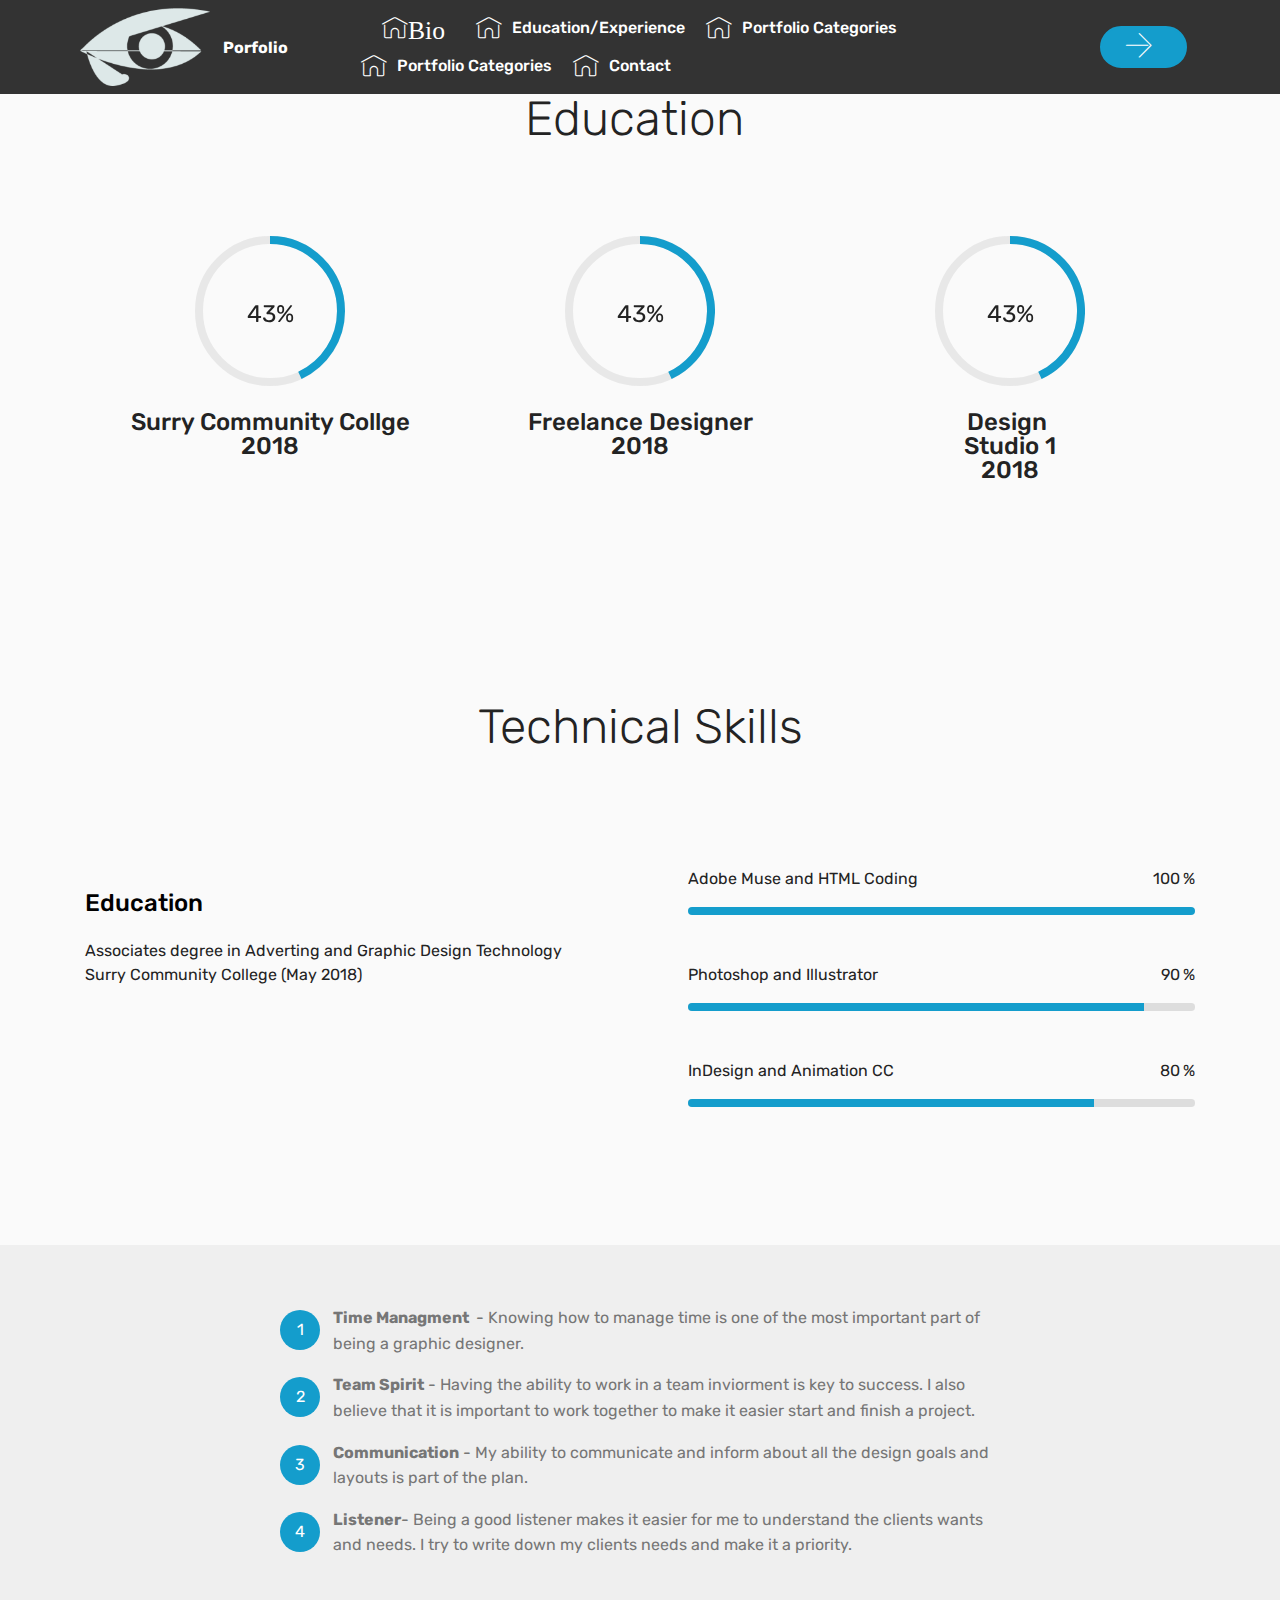
==== commit 618b9a48: "create github pages" ====
--- a/page1.html
+++ b/page1.html
@@ -64,7 +64,7 @@
     </nav>
 </section>
 
-<section class="engine"><a href="https://mobirise.me/m">web design templates</a></section><section class="progress-bars3 cid-qPwxQI5eXn" id="progress-bars3-v">
+<section class="engine"><a href="https://mobirise.me/g">build a website for free</a></section><section class="progress-bars3 cid-qPwxQI5eXn" id="progress-bars3-v">
  
      
 
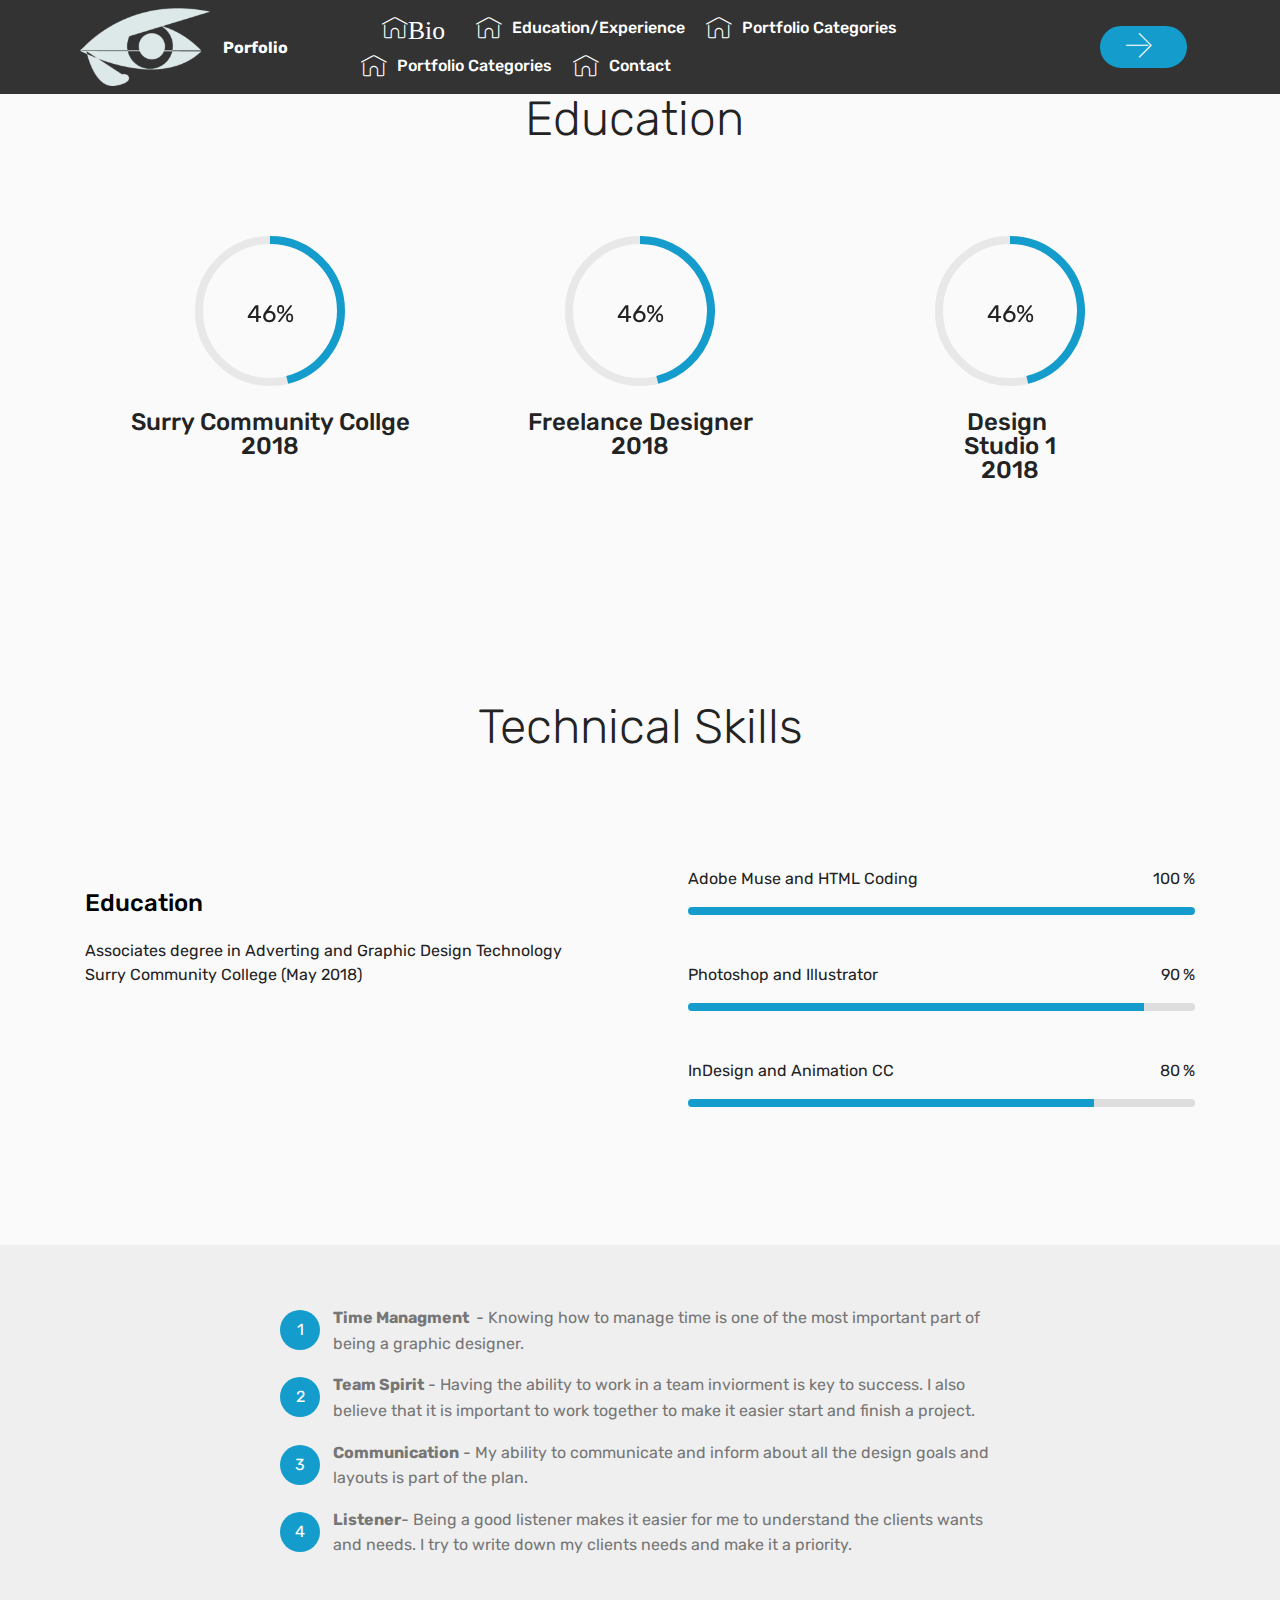
==== commit 268449cf: "create github pages" ====
--- a/page1.html
+++ b/page1.html
@@ -64,7 +64,7 @@
     </nav>
 </section>
 
-<section class="engine"><a href="https://mobirise.me/g">build a website for free</a></section><section class="progress-bars3 cid-qPwxQI5eXn" id="progress-bars3-v">
+<section class="engine"><a href="https://mobirise.me/k">develop own website</a></section><section class="progress-bars3 cid-qPwxQI5eXn" id="progress-bars3-v">
  
      
 
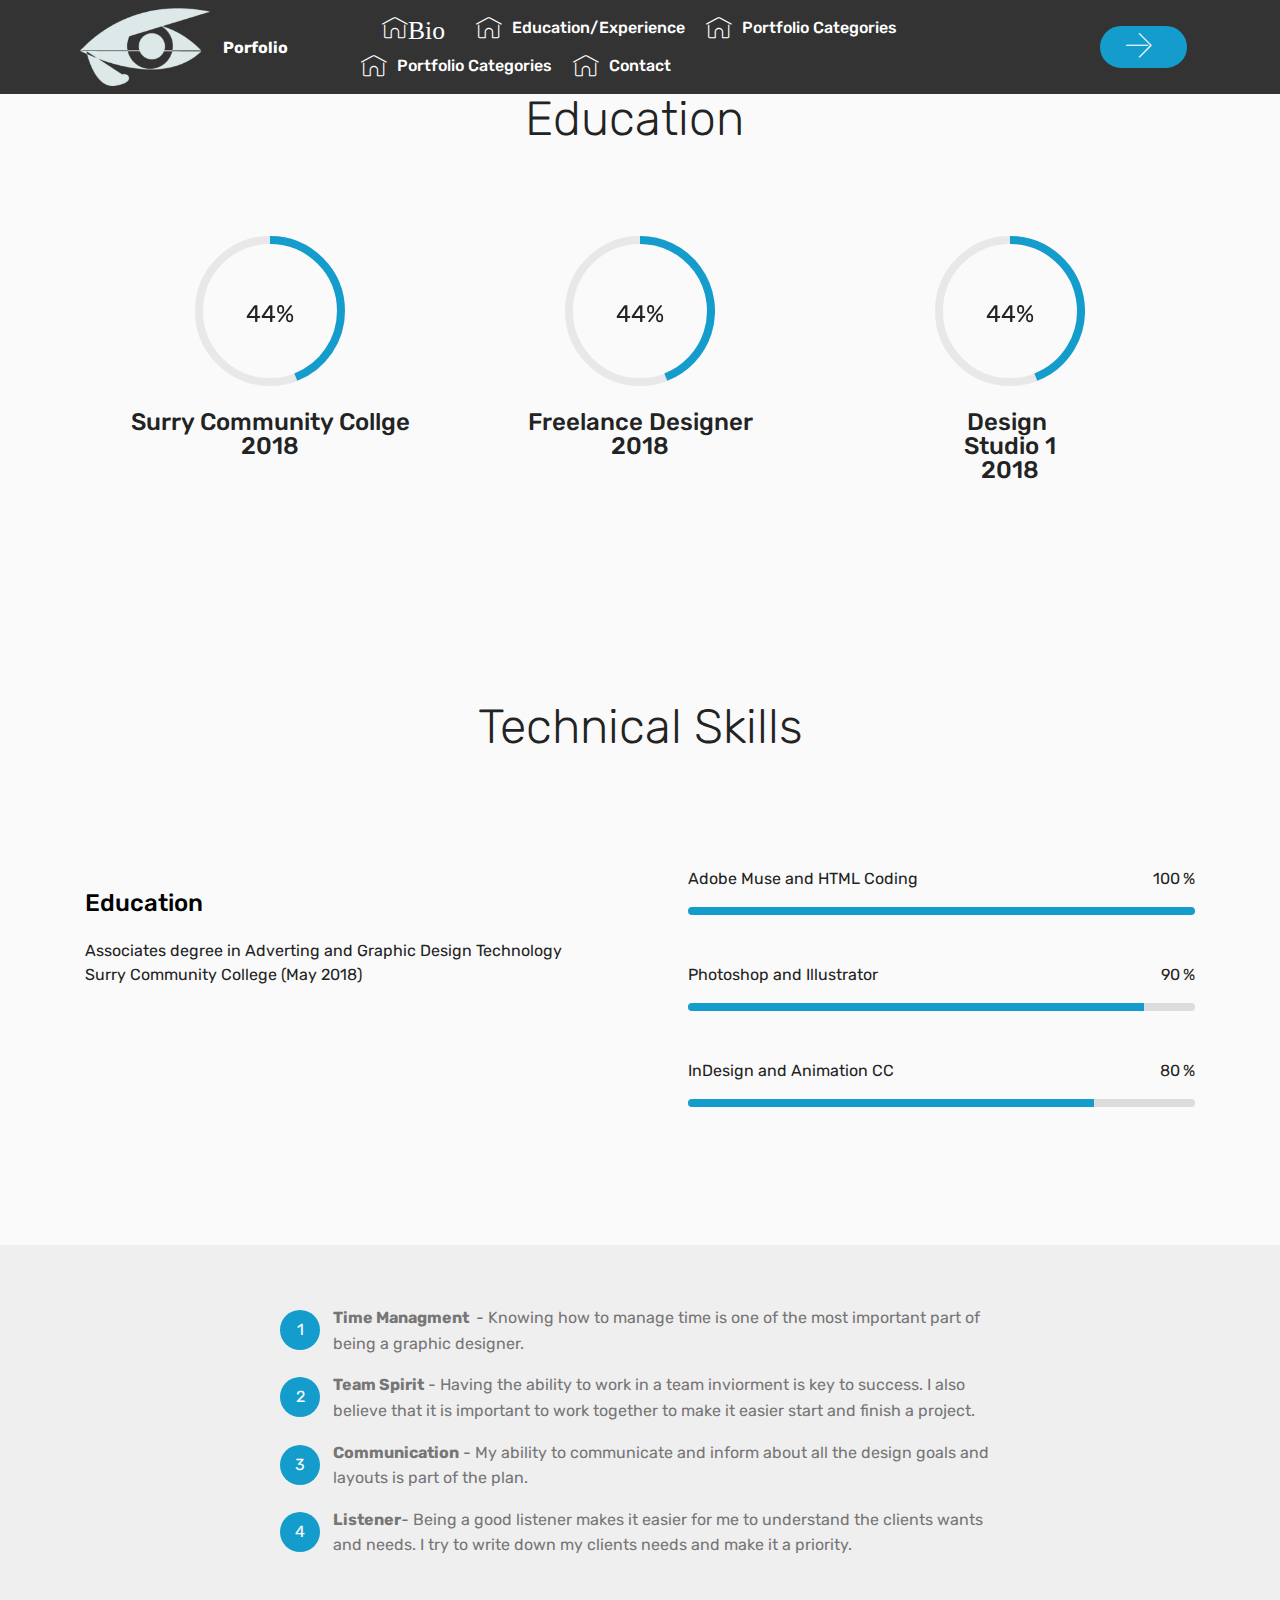
==== commit 954f779c: "create github pages" ====
--- a/page1.html
+++ b/page1.html
@@ -64,7 +64,7 @@
     </nav>
 </section>
 
-<section class="engine"><a href="https://mobirise.me/k">develop own website</a></section><section class="progress-bars3 cid-qPwxQI5eXn" id="progress-bars3-v">
+<section class="engine"><a href="https://mobirise.me/e">how to make a site</a></section><section class="progress-bars3 cid-qPwxQI5eXn" id="progress-bars3-v">
  
      
 
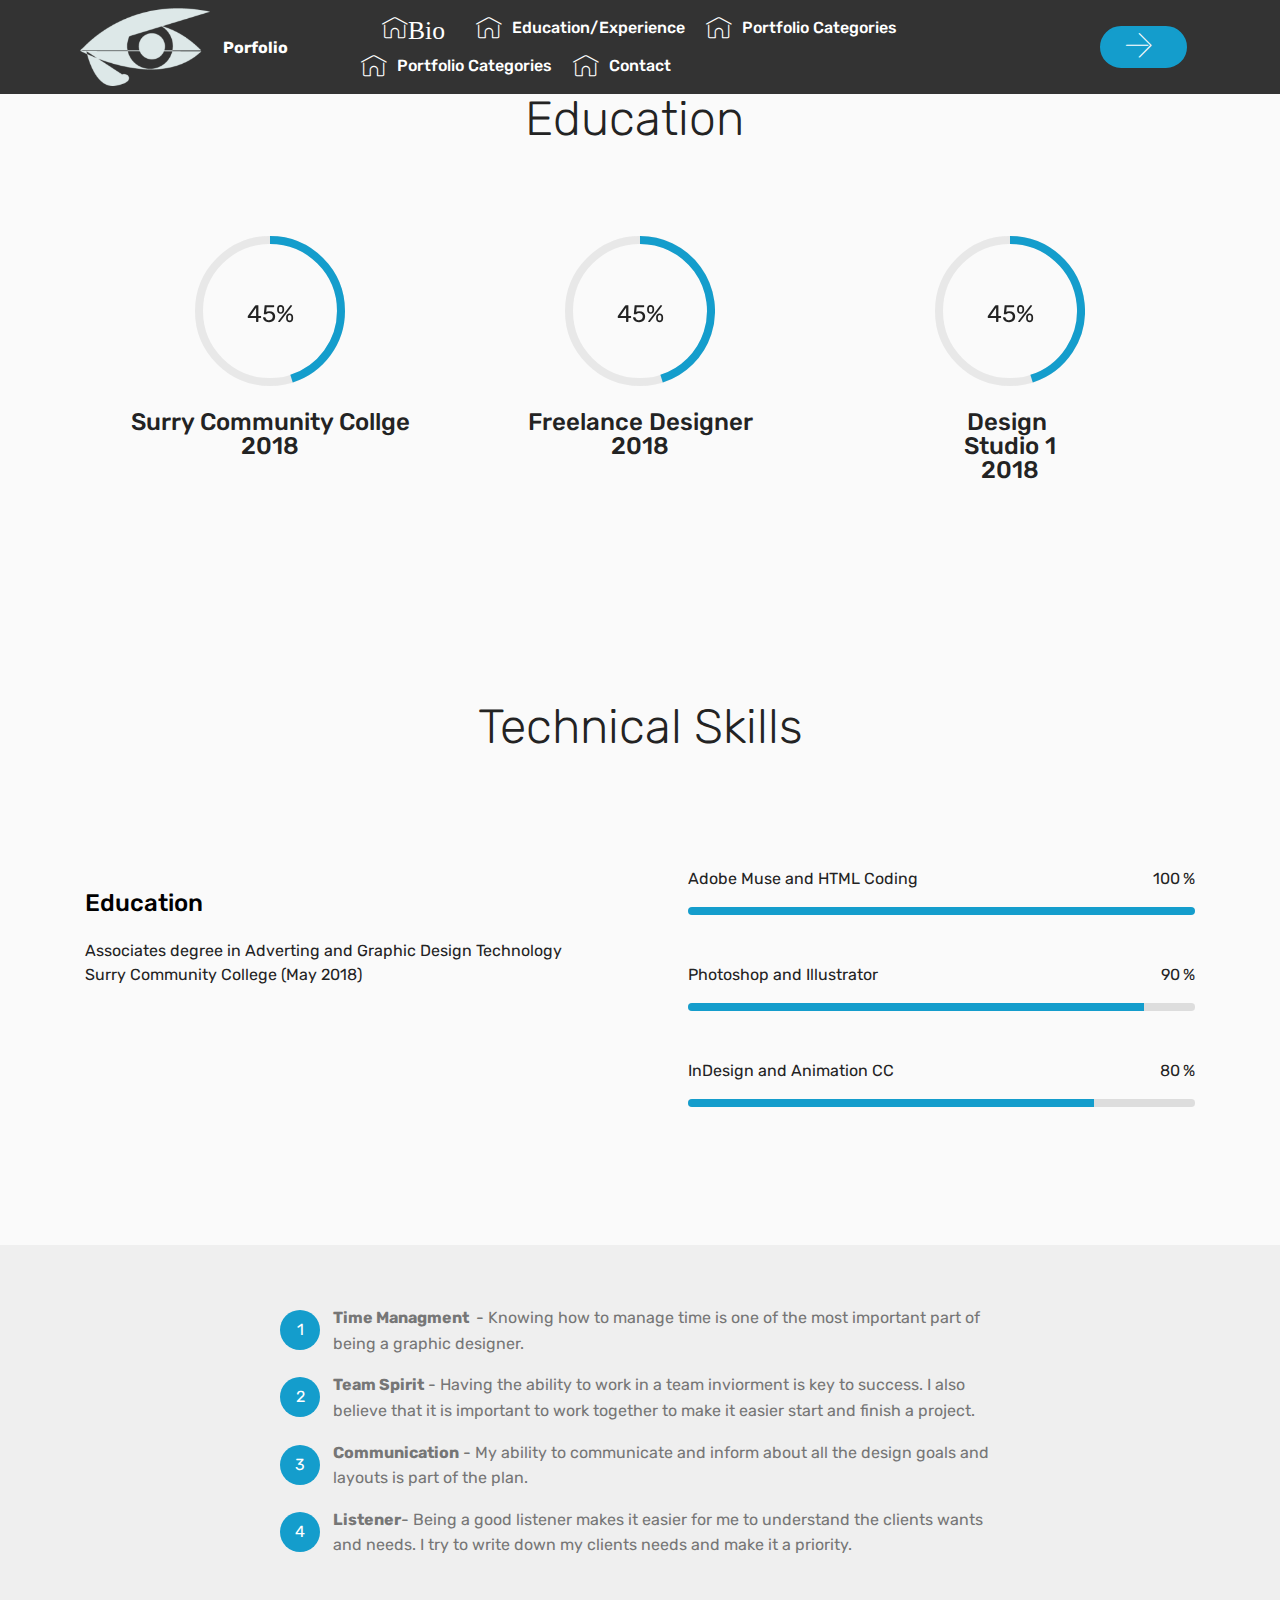
==== commit 4ec93f4c: "create github pages" ====
--- a/page1.html
+++ b/page1.html
@@ -64,7 +64,7 @@
     </nav>
 </section>
 
-<section class="engine"><a href="https://mobirise.me/e">how to make a site</a></section><section class="progress-bars3 cid-qPwxQI5eXn" id="progress-bars3-v">
+<section class="engine"><a href="https://mobirise.me/e">make a website for free</a></section><section class="progress-bars3 cid-qPwxQI5eXn" id="progress-bars3-v">
  
      
 
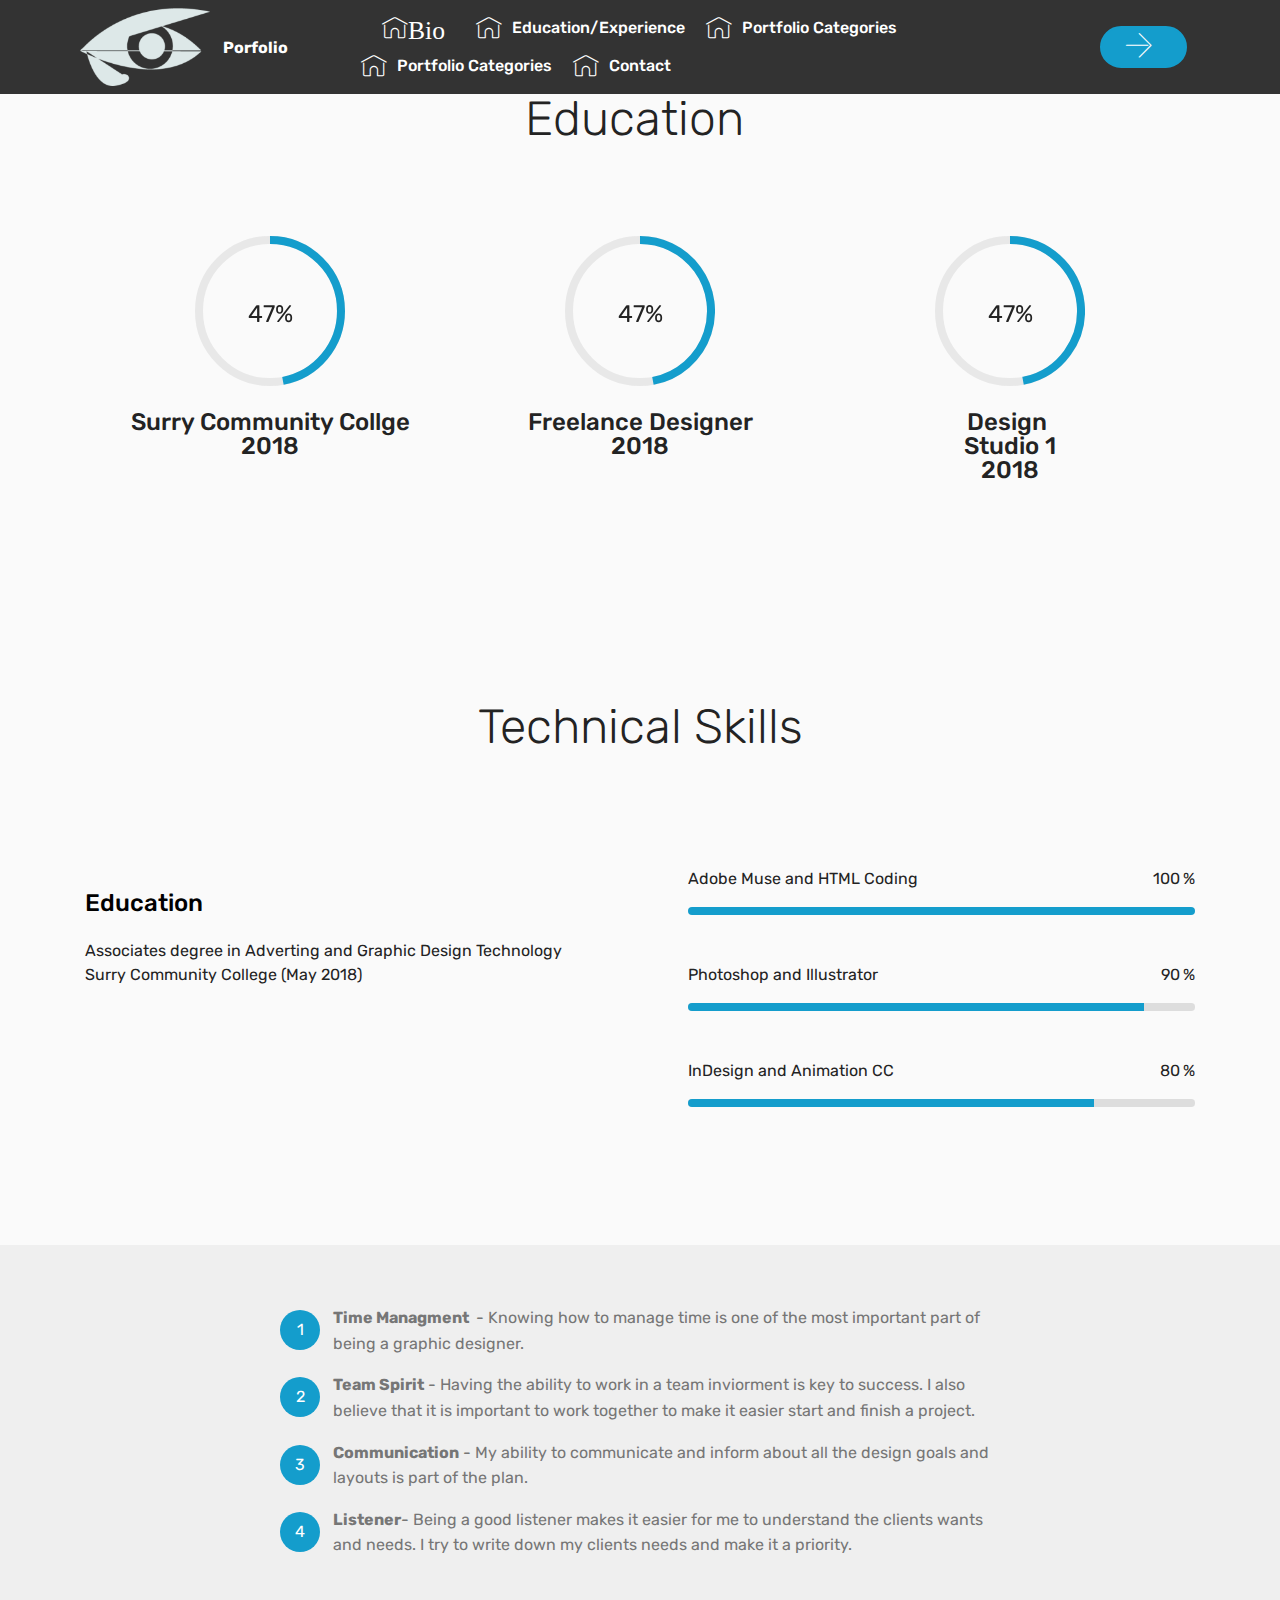
==== commit 30c6b375: "create github pages" ====
--- a/page1.html
+++ b/page1.html
@@ -64,7 +64,7 @@
     </nav>
 </section>
 
-<section class="engine"><a href="https://mobirise.me/e">make a website for free</a></section><section class="progress-bars3 cid-qPwxQI5eXn" id="progress-bars3-v">
+<section class="engine"><a href="https://mobirise.me/r">bootstrap template</a></section><section class="progress-bars3 cid-qPwxQI5eXn" id="progress-bars3-v">
  
      
 
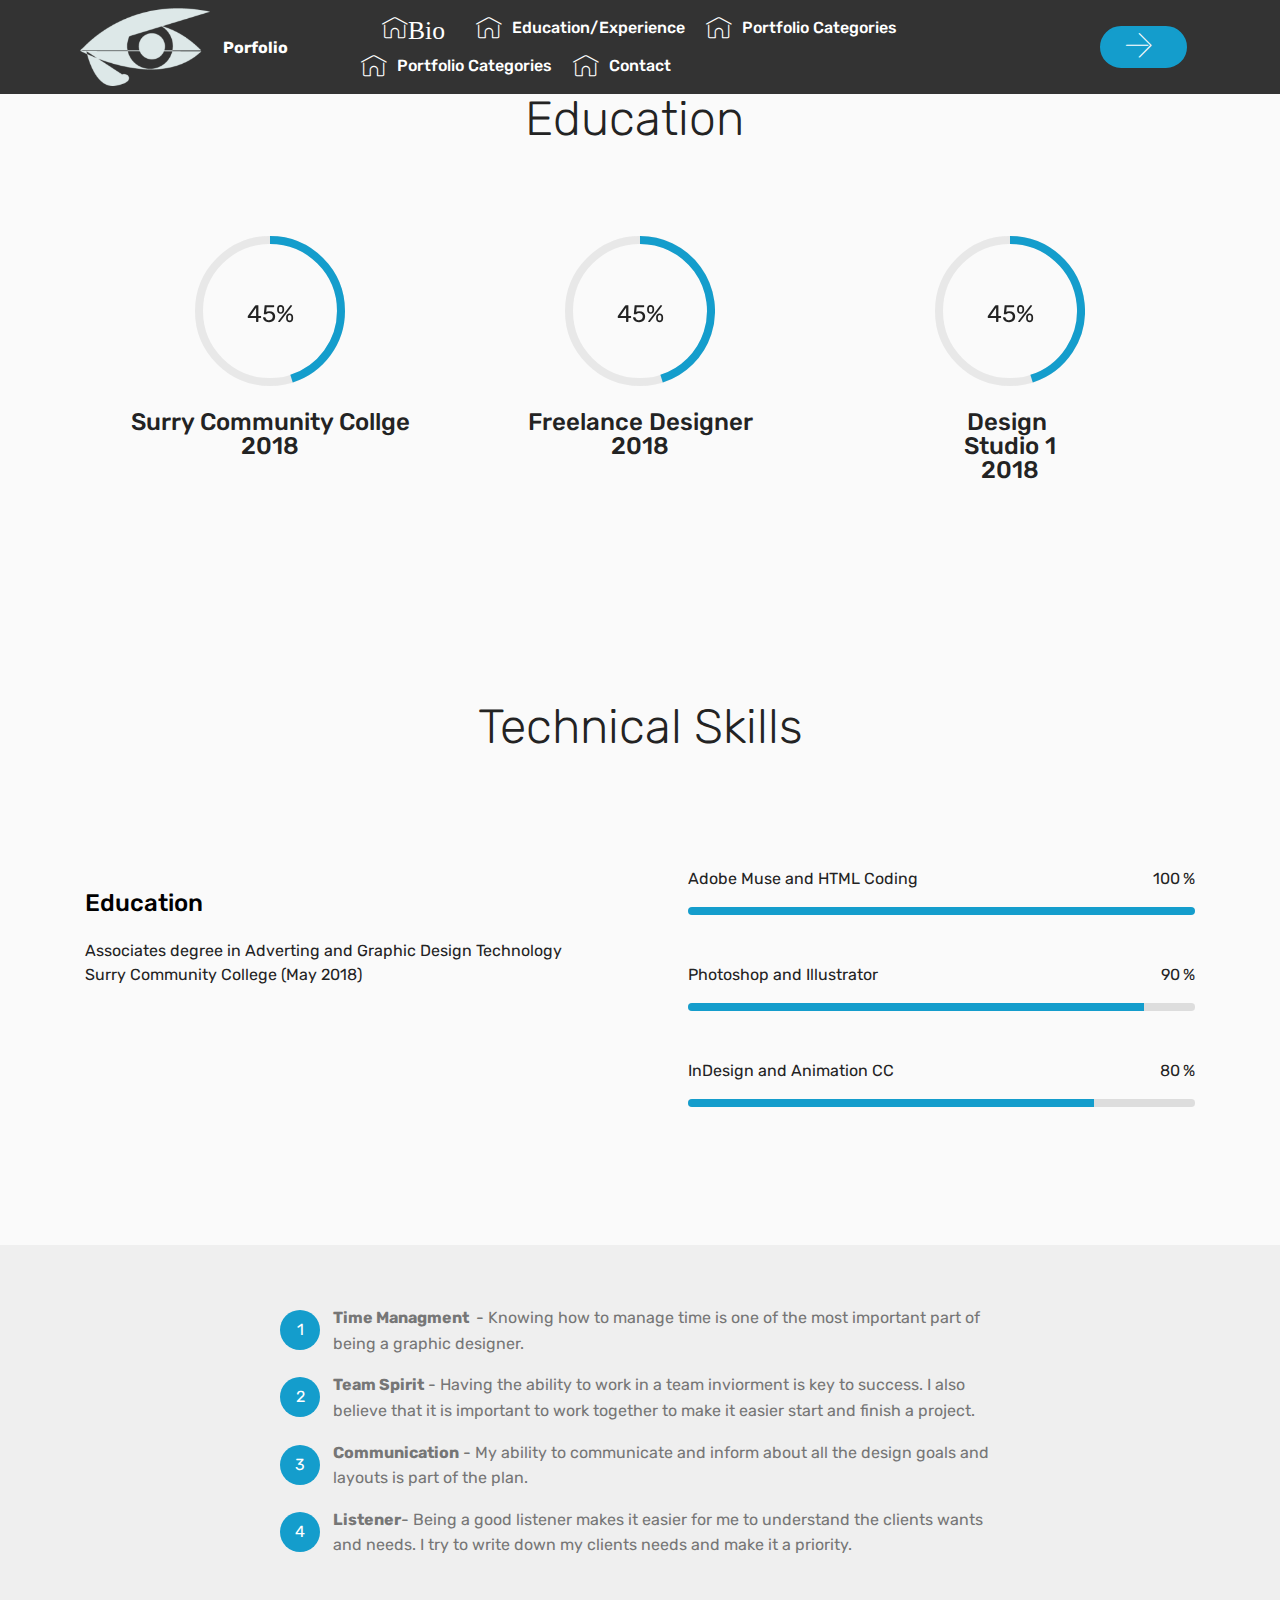
==== commit daa37ed2: "create github pages" ====
--- a/page1.html
+++ b/page1.html
@@ -64,7 +64,7 @@
     </nav>
 </section>
 
-<section class="engine"><a href="https://mobirise.me/r">bootstrap template</a></section><section class="progress-bars3 cid-qPwxQI5eXn" id="progress-bars3-v">
+<section class="engine"><a href="https://mobirise.me/m">free website design templates</a></section><section class="progress-bars3 cid-qPwxQI5eXn" id="progress-bars3-v">
  
      
 
